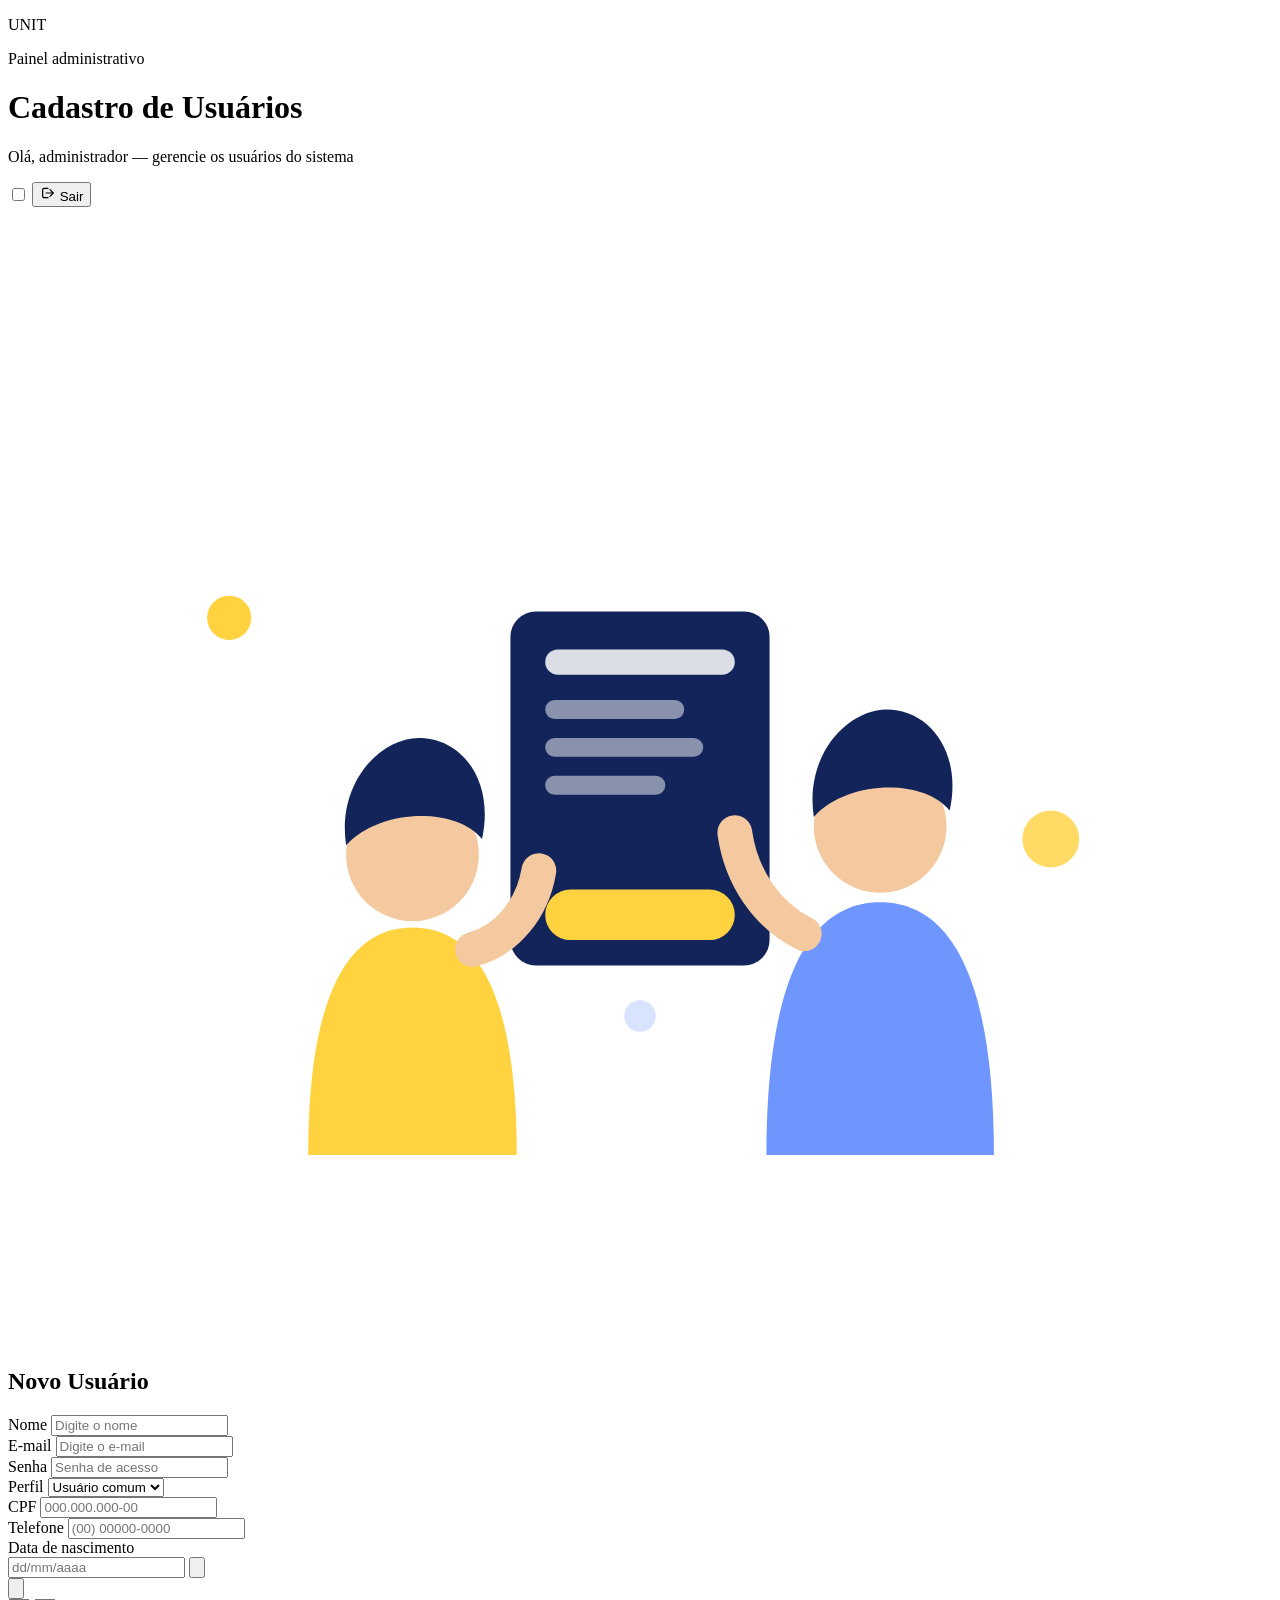
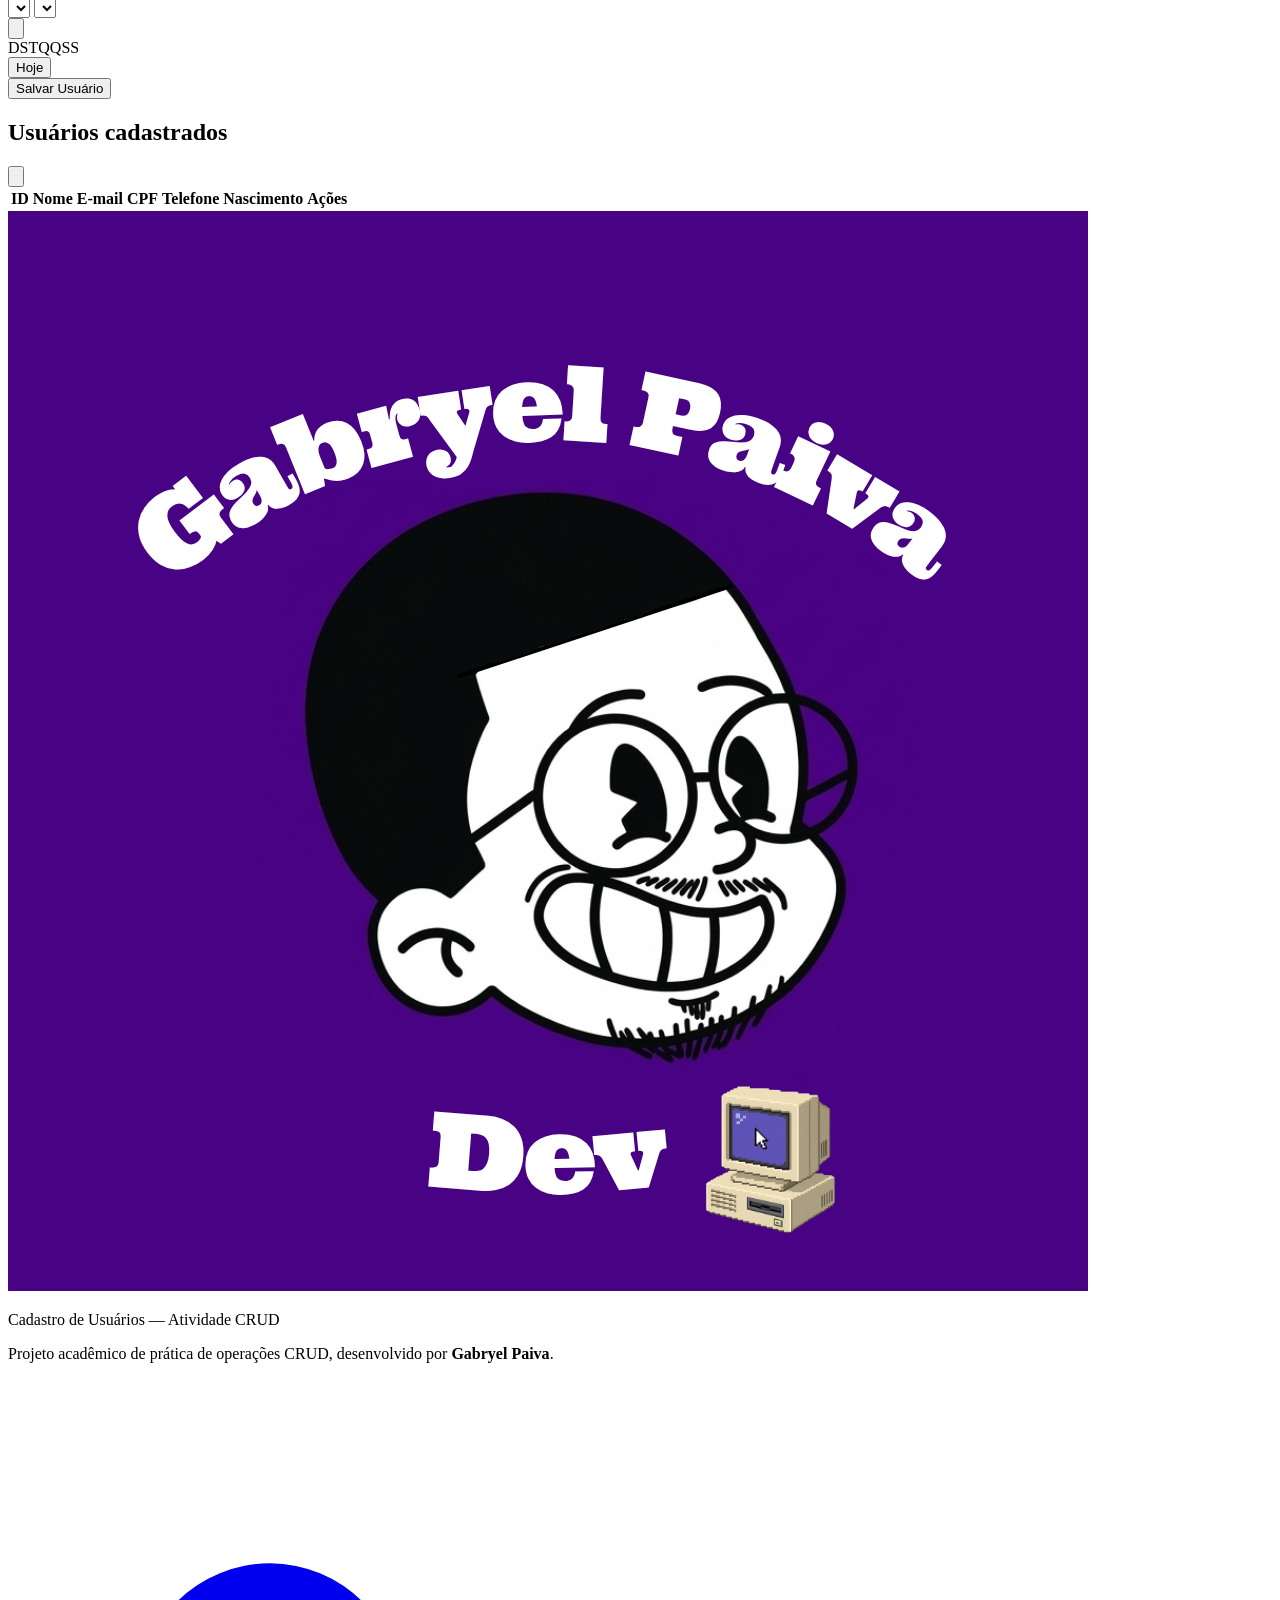
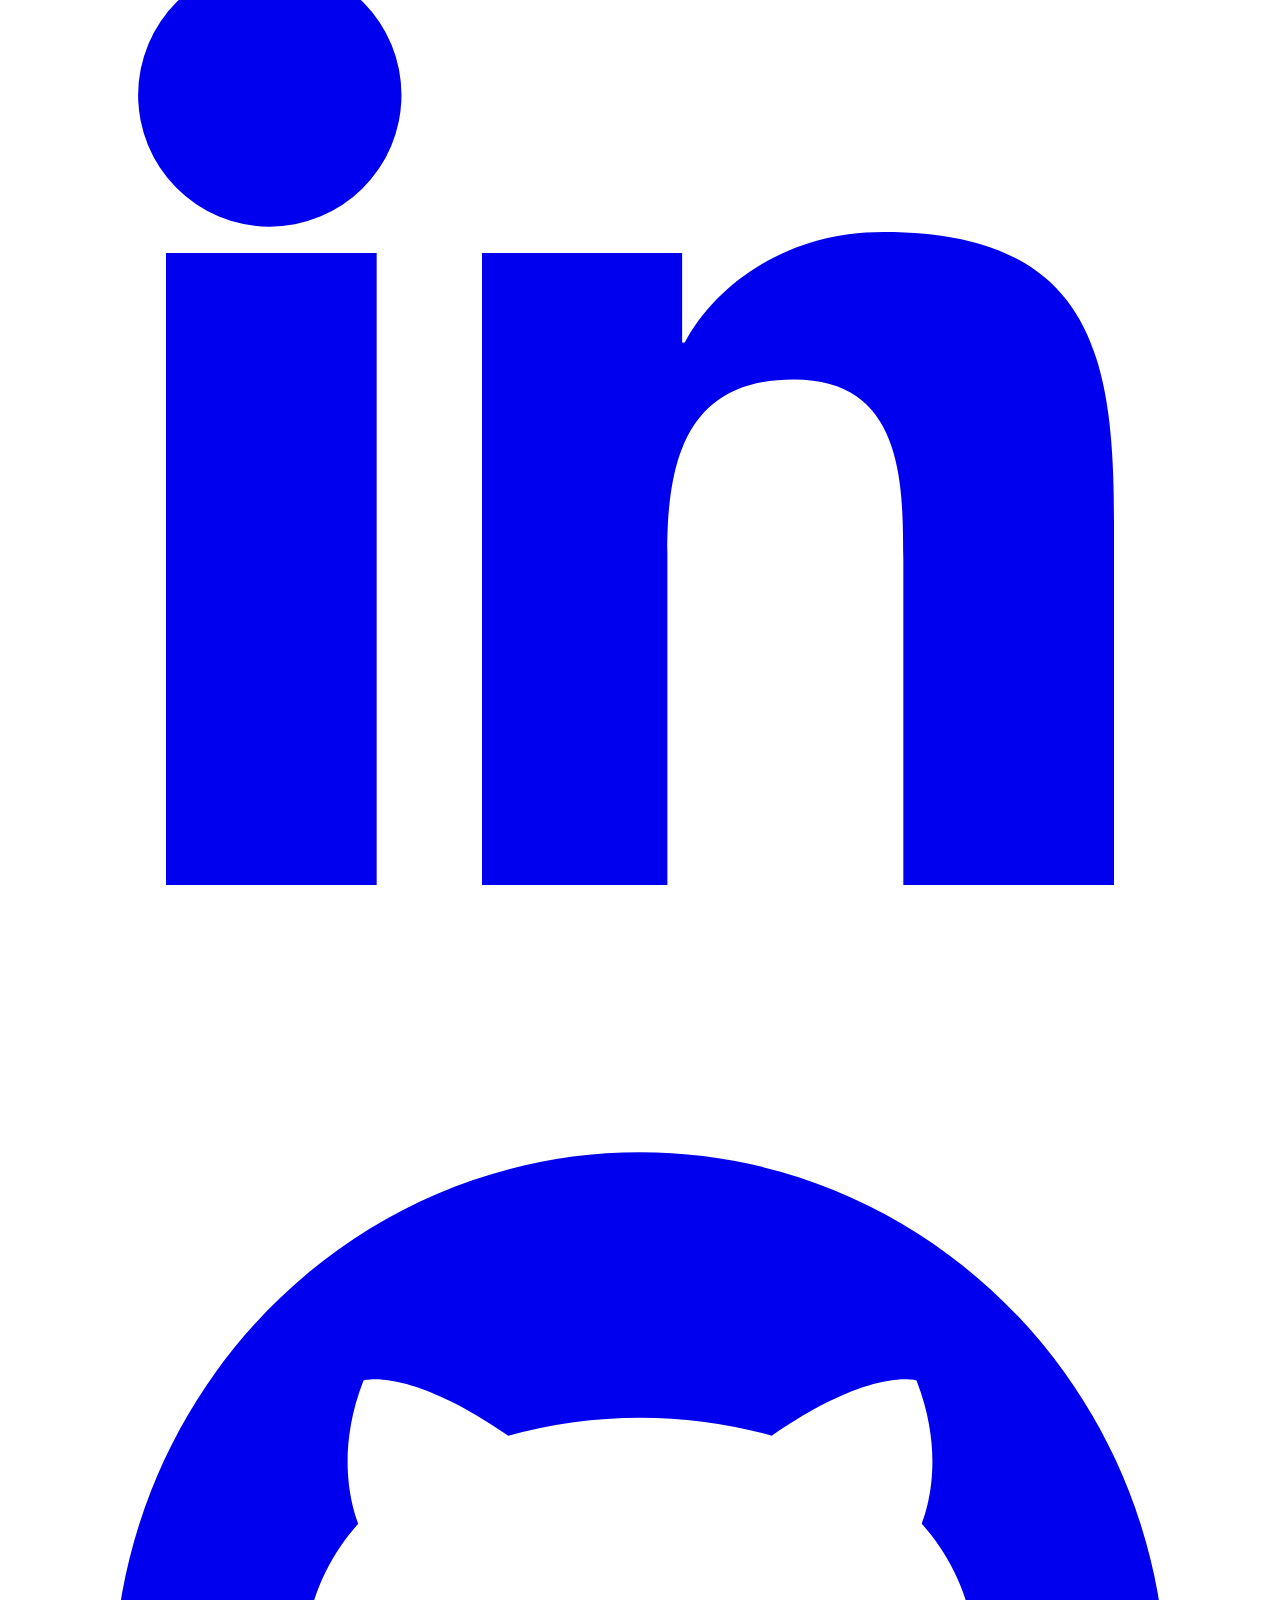
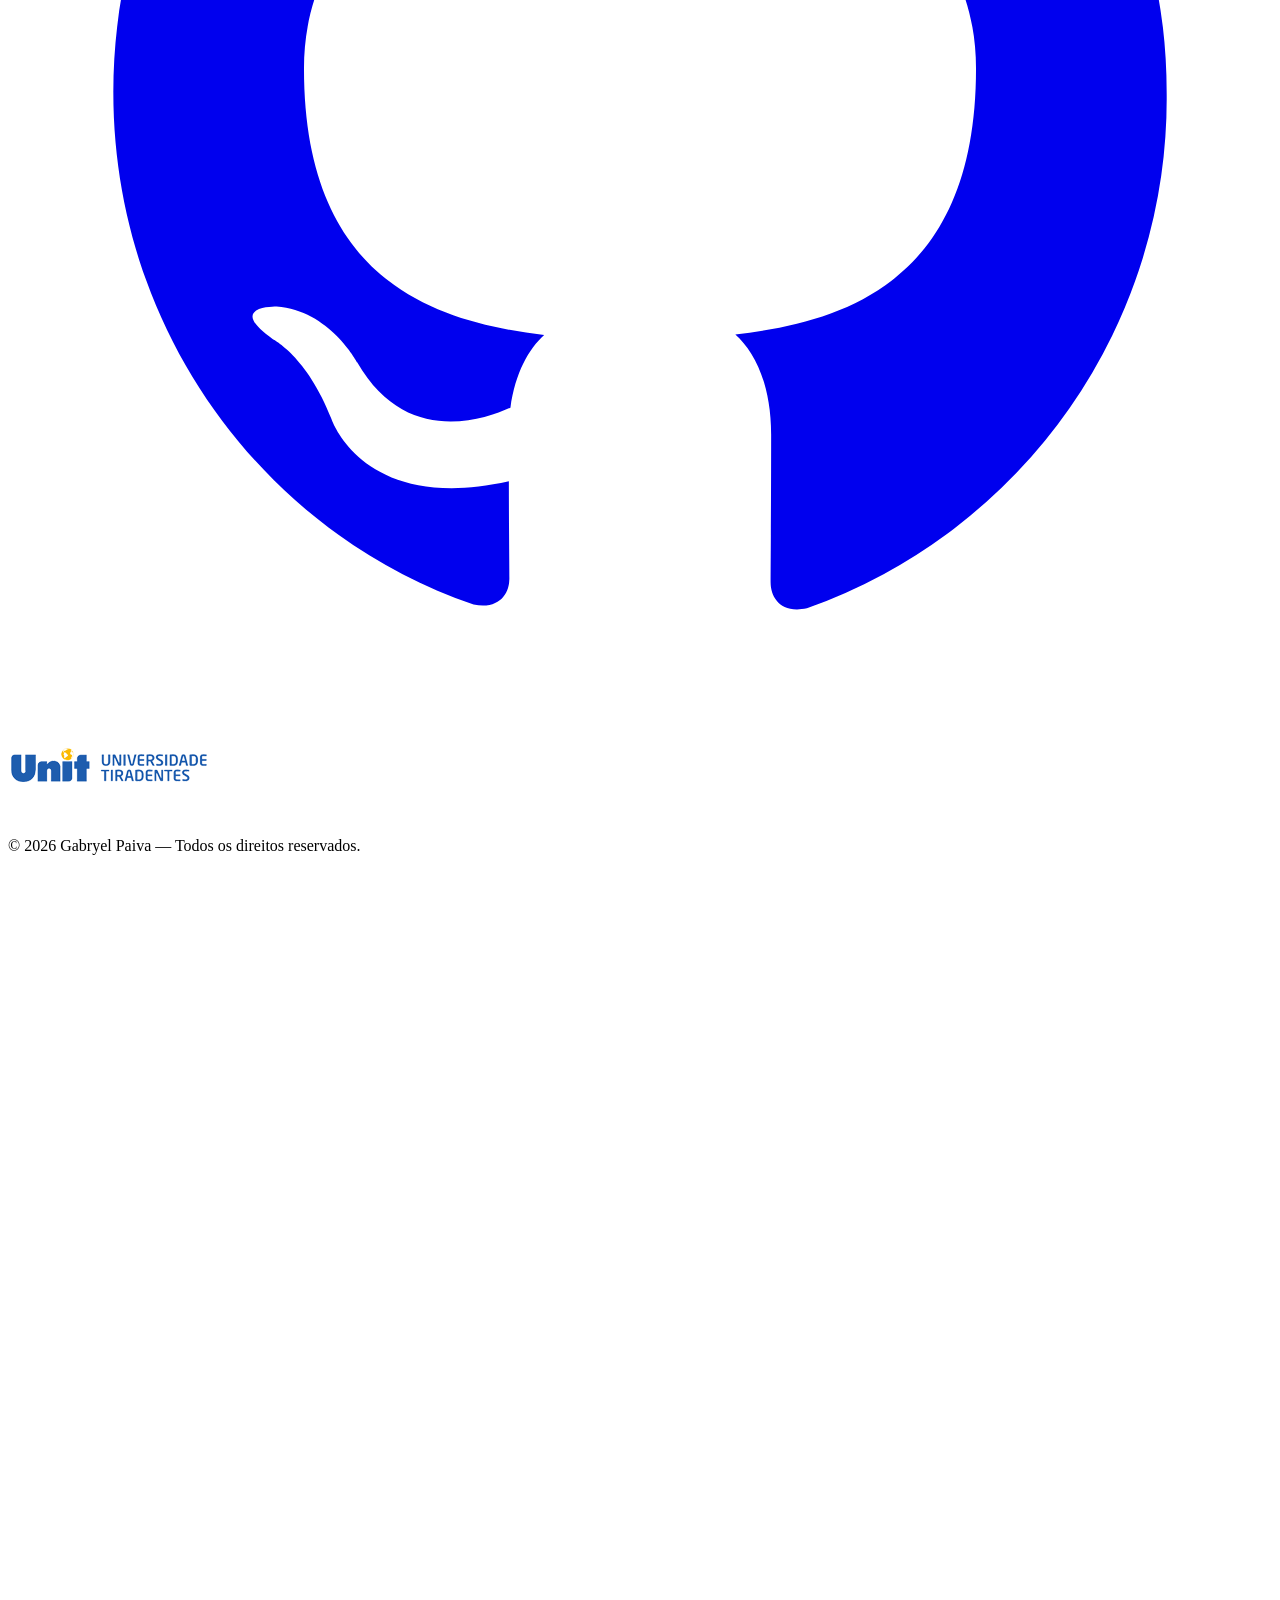
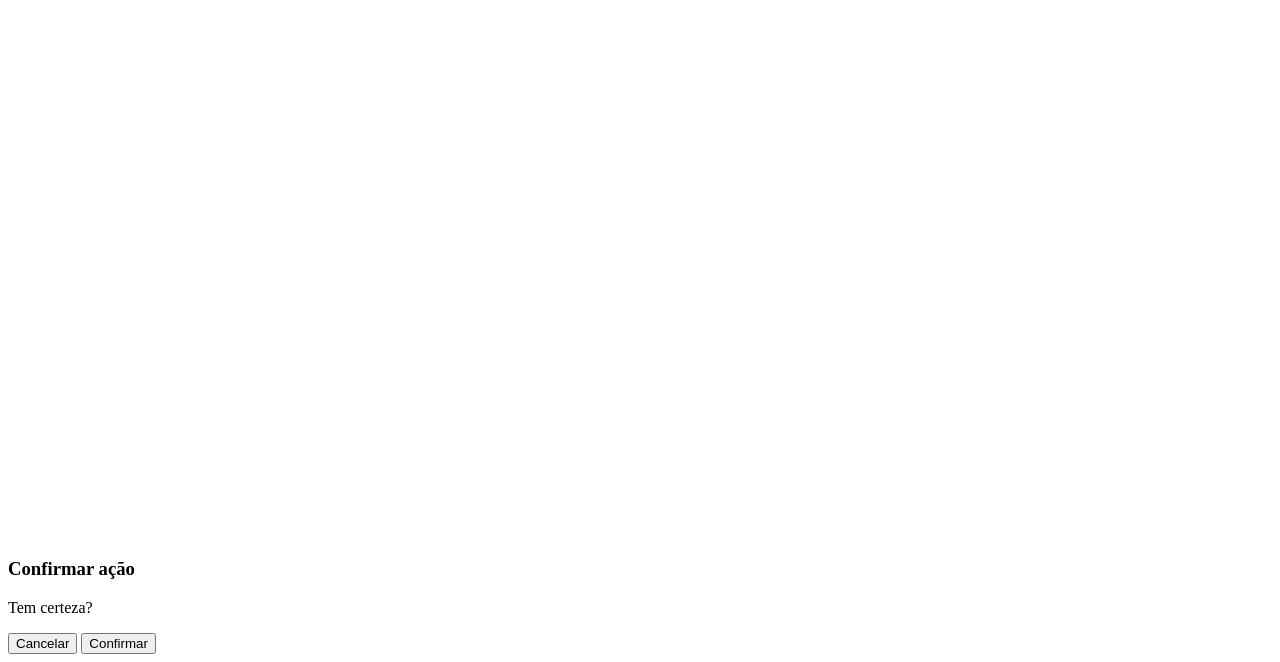
==== src/main/resources/static/admin.html @ 752f9d63 "feat: adiciona autenticação, perfis de acesso e reformula interface - adiciona login, cadastro e rec" ====
<!DOCTYPE html>
<html lang="pt-BR">

<head>
    <meta charset="UTF-8">
    <meta name="viewport" content="width=device-width, initial-scale=1.0">
    <title>Painel Administrativo — CRUD de Usuários</title>

    <link rel="icon" type="image/x-icon" href="assets/favicon.ico">
    <link rel="shortcut icon" type="image/x-icon" href="assets/favicon.ico">

    <link rel="preconnect" href="https://fonts.googleapis.com">
    <link rel="preconnect" href="https://fonts.gstatic.com" crossorigin>
    <link href="https://fonts.googleapis.com/css2?family=Space+Grotesk:wght@500;600;700&family=Inter:wght@400;500;600&display=swap" rel="stylesheet">

    <link rel="stylesheet" href="css/style.css?v=20260814-4">
</head>

<body data-theme="dark">

<div class="pencil-loader-overlay" id="navigationLoader" aria-live="polite" aria-label="Voltando para o login"><p class="unit-scan-loader"><span>UNIT</span></p></div>

<div class="waves-wrap" aria-hidden="true">
    <span class="blob blob-1"></span>
    <span class="blob blob-2"></span>
    <span class="blob blob-3"></span>
    <span class="blob blob-4"></span>
    <span class="blob blob-5"></span>
</div>

<div class="container">

    <div class="header">
        <div class="header-top">
            <div>
                <p class="eyebrow">Painel administrativo</p>
                <h1>Cadastro de Usuários</h1>
                <p class="subtitle">Olá, <span id="nomeUsuarioLogado">administrador</span> — gerencie os usuários do sistema</p>
            </div>

            <div class="header-acoes">
                <label class="switch" title="Alternar tema claro/escuro">
                    <input type="checkbox" id="themeToggle">
                    <span class="slider"></span>
                </label>

                <button type="button" class="pushable small ghost" id="btnSair" title="Sair">
                    <span class="shadow"></span>
                    <span class="edge"></span>
                    <span class="front">
                        <svg viewBox="0 0 24 24" fill="none" xmlns="http://www.w3.org/2000/svg" width="16" height="16">
                            <path d="M15 17l5-5-5-5M20 12H9M12 19H6a2 2 0 01-2-2V7a2 2 0 012-2h6" stroke="currentColor" stroke-width="1.8" stroke-linecap="round" stroke-linejoin="round"/>
                        </svg>
                        Sair
                    </span>
                </button>
            </div>
        </div>
    </div>
    <div id="mensagem" class="mensagem oculta"></div>
    <div class="card card-split">

        <div class="split-illustration">
            <svg viewBox="0 0 400 360" xmlns="http://www.w3.org/2000/svg" role="img" aria-label="Ilustração de pessoas preenchendo um formulário em um tablet">

                <circle cx="200" cy="170" r="155" fill="rgba(255,255,255,0.10)"/>

                <!-- mesa -->
                <rect x="70" y="300" width="8" height="30" rx="4" fill="#ffffff" opacity=".85"/>
                <rect x="322" y="300" width="8" height="30" rx="4" fill="#ffffff" opacity=".85"/>
                <rect x="60" y="288" width="280" height="16" rx="8" fill="#ffffff"/>

                <!-- tablet -->
                <rect x="150" y="118" width="100" height="150" rx="16" fill="#ffffff"/>
                <rect x="159" y="128" width="82" height="112" rx="8" fill="#12245a"/>
                <circle cx="200" cy="256" r="5" fill="#dbe4ff"/>

                <!-- ui dentro do tablet -->
                <rect x="170" y="140" width="60" height="8" rx="4" fill="#ffffff" opacity=".85"/>
                <rect x="170" y="156" width="44" height="6" rx="3" fill="#ffffff" opacity=".5"/>
                <rect x="170" y="168" width="50" height="6" rx="3" fill="#ffffff" opacity=".5"/>
                <rect x="170" y="180" width="38" height="6" rx="3" fill="#ffffff" opacity=".5"/>
                <rect x="170" y="216" width="60" height="16" rx="8" fill="#ffd23f"/>

                <!-- pessoa esquerda -->
                <path d="M95 300 C95 255 105 228 128 228 C151 228 161 255 161 300 Z" fill="#ffd23f"/>
                <circle cx="128" cy="205" r="21" fill="#f4c9a0"/>
                <path d="M107 202 C104 182 118 168 130 168 C144 168 154 182 150 200 C142 190 118 190 107 202 Z" fill="#12245a"/>
                <path d="M147 235 C158 232 166 222 168 210" stroke="#f4c9a0" stroke-width="11" stroke-linecap="round" fill="none"/>

                <!-- pessoa direita -->
                <path d="M240 300 C240 250 251 220 276 220 C301 220 312 250 312 300 Z" fill="#6f95ff"/>
                <circle cx="276" cy="196" r="21" fill="#f4c9a0"/>
                <path d="M255 193 C252 173 266 159 278 159 C292 159 302 173 298 191 C290 181 266 181 255 193 Z" fill="#12245a"/>
                <path d="M252 230 C240 224 232 212 230 198" stroke="#f4c9a0" stroke-width="11" stroke-linecap="round" fill="none"/>

                <!-- elementos flutuantes -->
                <circle cx="70" cy="130" r="7" fill="#ffd23f"/>
                <circle cx="340" cy="110" r="5" fill="#ffffff" opacity=".7"/>
                <circle cx="330" cy="200" r="9" fill="#ffd23f" opacity=".8"/>
                <rect x="55" y="230" width="16" height="16" rx="4" fill="#ffffff" opacity=".55" transform="rotate(18 63 238)"/>
                <circle cx="60" cy="70" r="4" fill="#ffffff" opacity=".6"/>

            </svg>
        </div>

        <div class="split-divider" aria-hidden="true"></div>

        <div class="split-form">

            <h2 id="tituloFormulario">Novo Usuário</h2>

            <form id="formUsuario">

                <input type="hidden" id="id">

                <div class="grid">

                    <div class="campo">
                        <label>Nome</label>
                        <input
                                type="text"
                                id="nome"
                                placeholder="Digite o nome"
                                required>
                    </div>

                    <div class="campo">
                        <label>E-mail</label>
                        <input
                                type="email"
                                id="email"
                                placeholder="Digite o e-mail"
                                required>
                    </div>

                    <div class="campo" id="campoSenha">
                        <label>Senha</label>
                        <input
                                type="password"
                                id="senha"
                                placeholder="Senha de acesso"
                                autocomplete="new-password">
                    </div>

                    <div class="campo" id="campoPerfil">
                        <label>Perfil</label>
                        <select id="perfil">
                            <option value="USER">Usuário comum</option>
                            <option value="ADMIN">Administrador</option>
                        </select>
                    </div>

                    <div class="campo">
                        <label>CPF</label>
                        <input
                                type="text"
                                id="cpf"
                                placeholder="000.000.000-00"
                                inputmode="numeric"
                                maxlength="14"
                                required>
                        <span class="erro" id="erroCpf"></span>
                    </div>

                    <div class="campo">
                        <label>Telefone</label>
                        <input
                                type="text"
                                id="telefone"
                                placeholder="(00) 00000-0000"
                                inputmode="numeric"
                                maxlength="15"
                                required>
                        <span class="erro" id="erroTelefone"></span>
                    </div>

                    <div class="campo campo-data">
                        <label>Data de nascimento</label>

                        <div class="date-field" id="dateField">
                            <input
                                    type="text"
                                    id="dataNascimento"
                                    class="date-input"
                                    placeholder="dd/mm/aaaa"
                                    autocomplete="off"
                                    inputmode="numeric"
                                    maxlength="10"
                                    required>

                            <button type="button" class="date-icon-btn" id="dateIconBtn" aria-label="Abrir calendário">
                                <svg viewBox="0 0 24 24" fill="none" xmlns="http://www.w3.org/2000/svg">
                                    <rect x="3" y="5" width="18" height="16" rx="3" stroke="currentColor" stroke-width="1.6"/>
                                    <path d="M8 3v4M16 3v4M3 10h18" stroke="currentColor" stroke-width="1.6" stroke-linecap="round"/>
                                </svg>
                            </button>

                            <div class="calendar-pop" id="calendarPop">

                                <div class="calendar-header">
                                    <button type="button" class="calendar-nav" id="calPrev" aria-label="Mês anterior">
                                        <svg viewBox="0 0 24 24" fill="none"><path d="M15 6l-6 6 6 6" stroke="currentColor" stroke-width="2" stroke-linecap="round" stroke-linejoin="round"/></svg>
                                    </button>

                                    <div class="calendar-selects">
                                        <select id="calMonth" class="calendar-select"></select>
                                        <select id="calYear" class="calendar-select"></select>
                                    </div>

                                    <button type="button" class="calendar-nav" id="calNext" aria-label="Próximo mês">
                                        <svg viewBox="0 0 24 24" fill="none"><path d="M9 6l6 6-6 6" stroke="currentColor" stroke-width="2" stroke-linecap="round" stroke-linejoin="round"/></svg>
                                    </button>
                                </div>

                                <div class="calendar-weekdays">
                                    <span>D</span><span>S</span><span>T</span><span>Q</span><span>Q</span><span>S</span><span>S</span>
                                </div>

                                <div class="calendar-grid" id="calendarGrid"></div>

                                <div class="calendar-footer">
                                    <button type="button" class="calendar-today" id="calToday">Hoje</button>
                                </div>

                            </div>
                        </div>
                    </div>

                </div>

                <button type="submit" class="pushable btn-salvar">
                    <span class="shadow"></span>
                    <span class="edge"></span>
                    <span class="front">Salvar Usuário</span>
                </button>

            </form>

        </div>

    </div>

    <div class="card">

        <div class="card-heading">
            <h2>Usuários cadastrados</h2>

            <button type="button" class="toggle-tabela" id="toggleTabela" aria-expanded="true" aria-label="Esconder usuários cadastrados">
                <svg viewBox="0 0 24 24" fill="none" xmlns="http://www.w3.org/2000/svg">
                    <path d="M6 9l6 6 6-6" stroke="currentColor" stroke-width="2" stroke-linecap="round" stroke-linejoin="round"/>
                </svg>
            </button>
        </div>

        <div class="table-collapse" id="tableCollapse">
            <div class="table-wrap">
                <table>

                    <thead>

                    <tr>
                        <th>ID</th>
                        <th>Nome</th>
                        <th>E-mail</th>
                        <th>CPF</th>
                        <th>Telefone</th>
                        <th>Nascimento</th>
                        <th>Ações</th>
                    </tr>

                    </thead>

                    <tbody id="tabelaUsuarios">

                    </tbody>

                </table>
            </div>
        </div>

    </div>

</div>

<footer class="site-footer">
    <div class="footer-inner">

        <div class="footer-brand">
            <img src="assets/Gabryel%20Paiva-Logo.png" alt="Logo de Gabryel Paiva" class="footer-logo">
            <div>
                <p class="footer-titulo">Cadastro de Usuários — Atividade CRUD</p>
                <p class="footer-texto">Projeto acadêmico de prática de operações CRUD, desenvolvido por <strong>Gabryel Paiva</strong>.</p>
            </div>
        </div>

        <div class="footer-social">
            <a href="https://www.linkedin.com/in/gabryel-paiva-dev/" target="_blank" rel="noopener noreferrer" class="footer-icon" aria-label="LinkedIn de Gabryel Paiva">
                <svg viewBox="0 0 24 24" fill="currentColor" xmlns="http://www.w3.org/2000/svg">
                    <path d="M4.98 3.5a2.5 2.5 0 11-.02 5 2.5 2.5 0 01.02-5zM3 9h4v12H3zM9 9h3.8v1.7h.05c.53-1 1.83-2.1 3.77-2.1C20.6 8.6 21 11 21 14.1V21h-4v-6.2c0-1.5-.03-3.4-2.08-3.4-2.08 0-2.4 1.6-2.4 3.3V21H9z"/>
                </svg>
            </a>
            <a href="https://github.com/GabryelPaivaDev" target="_blank" rel="noopener noreferrer" class="footer-icon" aria-label="GitHub de Gabryel Paiva">
                <svg viewBox="0 0 24 24" fill="currentColor" xmlns="http://www.w3.org/2000/svg">
                    <path d="M12 2C6.48 2 2 6.58 2 12.25c0 4.53 2.87 8.37 6.84 9.73.5.1.68-.22.68-.49 0-.24-.01-1.02-.01-1.85-2.78.62-3.37-1.19-3.37-1.19-.46-1.19-1.11-1.51-1.11-1.51-.91-.64.07-.62.07-.62 1 .07 1.53 1.06 1.53 1.06.9 1.57 2.34 1.12 2.91.86.09-.66.35-1.12.64-1.38-2.22-.26-4.56-1.14-4.56-5.06 0-1.12.39-2.03 1.03-2.75-.1-.26-.45-1.31.1-2.72 0 0 .84-.27 2.75 1.05a9.3 9.3 0 015 0c1.91-1.32 2.75-1.05 2.75-1.05.55 1.41.2 2.46.1 2.72.64.72 1.03 1.63 1.03 2.75 0 3.93-2.34 4.8-4.57 5.05.36.32.68.94.68 1.9 0 1.37-.01 2.47-.01 2.81 0 .27.18.6.69.49A10.26 10.26 0 0022 12.25C22 6.58 17.52 2 12 2z"/>
                </svg>
            </a>
        </div>

        <div class="footer-unit">
            <img src="assets/Logo-UNIT.png" alt="Logo da Unit" class="footer-logo footer-logo-unit">
        </div>

    </div>

    <p class="footer-copy">© 2026 Gabryel Paiva — Todos os direitos reservados.</p>
</footer>

<!-- Modal de confirmação genérico (excluir / editar) -->
<div class="modal-overlay" id="modalOverlay">
    <div class="modal-box" id="modalBox" role="alertdialog" aria-modal="true" aria-labelledby="modalTitulo" aria-describedby="modalMensagem">

        <div class="modal-icon" id="modalIcon">
            <svg id="modalIconSvg" viewBox="0 0 24 24" fill="none" xmlns="http://www.w3.org/2000/svg"></svg>
        </div>

        <h3 class="modal-titulo" id="modalTitulo">Confirmar ação</h3>
        <p class="modal-mensagem" id="modalMensagem">Tem certeza?</p>

        <div class="modal-acoes">
            <button type="button" class="pushable small modal-cancelar" id="modalCancelar">
                <span class="shadow"></span>
                <span class="edge"></span>
                <span class="front">Cancelar</span>
            </button>

            <button type="button" class="pushable small" id="modalConfirmar">
                <span class="shadow"></span>
                <span class="edge"></span>
                <span class="front" id="modalConfirmarTexto">Confirmar</span>
            </button>
        </div>

    </div>
</div>
<script src="js/admin.js?v=20260814-8"></script>

</body>
</html>
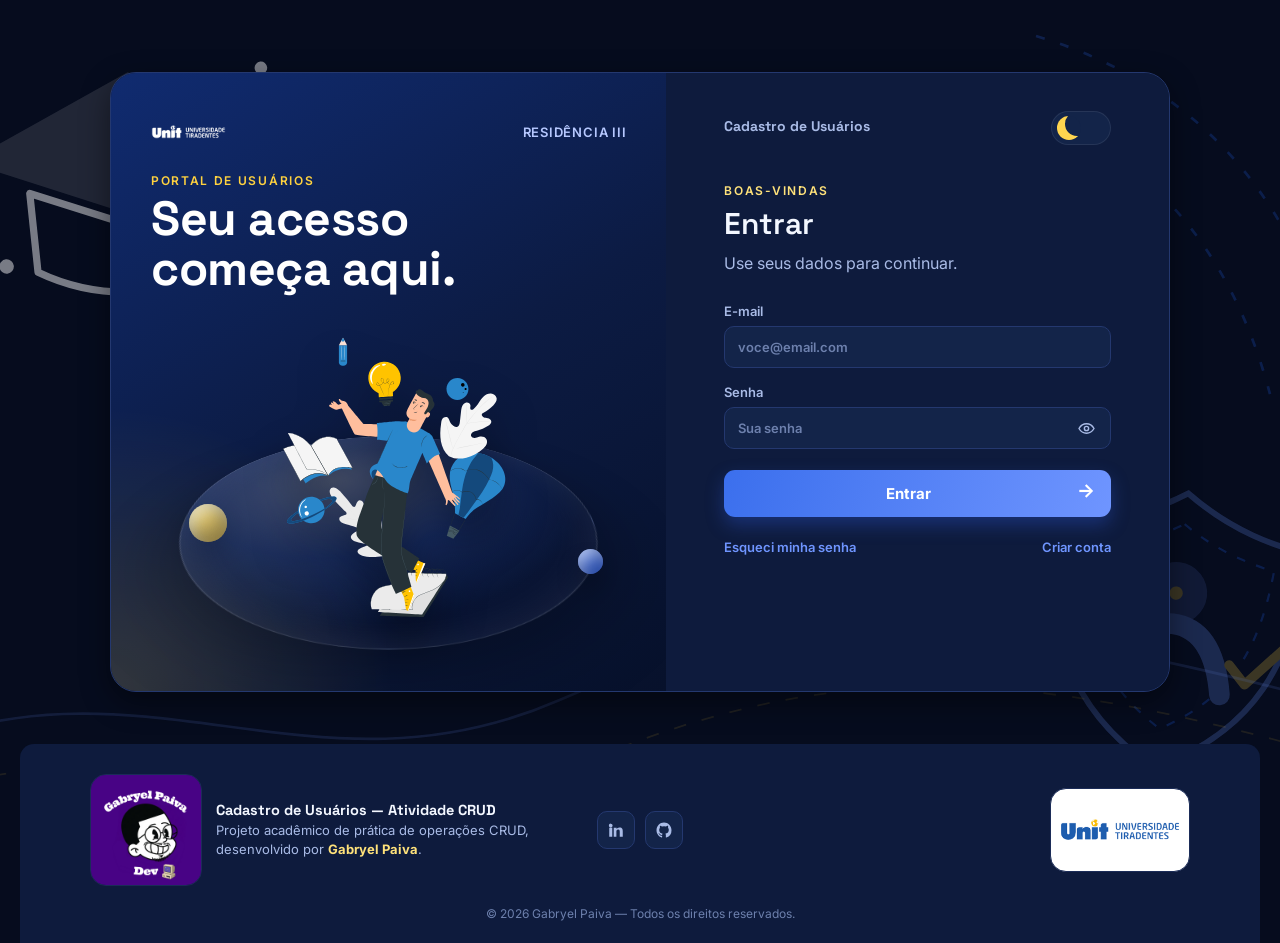
==== commit 175d8786: "Atualização do background de todas as telas" ====
--- a/src/main/resources/static/admin.html
+++ b/src/main/resources/static/admin.html
@@ -13,20 +13,14 @@
     <link rel="preconnect" href="https://fonts.gstatic.com" crossorigin>
     <link href="https://fonts.googleapis.com/css2?family=Space+Grotesk:wght@500;600;700&family=Inter:wght@400;500;600&display=swap" rel="stylesheet">
 
-    <link rel="stylesheet" href="css/style.css?v=20260814-4">
+    <link rel="stylesheet" href="css/style.css?v=20260814-18">
 </head>
 
-<body data-theme="dark">
+<body class="admin-body" data-theme="dark">
 
 <div class="pencil-loader-overlay" id="navigationLoader" aria-live="polite" aria-label="Voltando para o login"><p class="unit-scan-loader"><span>UNIT</span></p></div>
 
-<div class="waves-wrap" aria-hidden="true">
-    <span class="blob blob-1"></span>
-    <span class="blob blob-2"></span>
-    <span class="blob blob-3"></span>
-    <span class="blob blob-4"></span>
-    <span class="blob blob-5"></span>
-</div>
+<div class="page-backdrop" aria-hidden="true"><img src="assets/background-admin.svg?v=20260814-10" alt=""><img class="backdrop-boost" src="assets/background-admin.svg?v=20260814-10" alt=""><img class="backdrop-boost" src="assets/background-admin.svg?v=20260814-10" alt=""></div>
 
 <div class="container">
 
--- a/src/main/resources/static/css/style.css
+++ b/src/main/resources/static/css/style.css
@@ -0,0 +1,1702 @@
+/* =========================================================
+   CRUD de Usuários — tema "Blue Horizon" (azul, amarelo, branco)
+   ========================================================= */
+
+* {
+  margin: 0;
+  padding: 0;
+  box-sizing: border-box;
+}
+
+:root {
+  --font-display: "Space Grotesk", "Segoe UI", sans-serif;
+  --font-body: "Inter", "Segoe UI", sans-serif;
+  --radius: 14px;
+}
+
+/* ---------- Tema escuro (padrão) ---------- */
+body[data-theme="dark"] {
+  --bg-deep: #060c1e;
+  --bg-glow-1: #0f2557;
+  --bg-glow-2: #0a1733;
+  --surface: #0e1b3d;
+  --surface-2: #132449;
+  --surface-hover: #1a2f5c;
+  --border: #24386f;
+  --border-soft: #1b2c58;
+  --text: #f3f7ff;
+  --text-dim: #a9bbe6;
+  --text-faint: #6d80ad;
+  --accent: #3b6fed;
+  --accent-strong: #6f95ff;
+  --accent-soft: #16276e;
+  --on-accent: #ffffff;
+  --highlight: #ffd23f;
+  --highlight-strong: #ffe27a;
+  --danger: #e0446a;
+  --danger-strong: #ef5c82;
+  --success: #2fd480;
+  --success-strong: #58e39c;
+  --shadow-soft: 0 10px 30px rgba(0, 0, 0, 0.45);
+  color-scheme: dark;
+}
+
+/* ---------- Tema claro ---------- */
+body[data-theme="light"] {
+  --bg-deep: #f3f7ff;
+  --bg-glow-1: #e3ecff;
+  --bg-glow-2: #fffaea;
+  --surface: #ffffff;
+  --surface-2: #f1f5ff;
+  --surface-hover: #e6edff;
+  --border: #d7e2fb;
+  --border-soft: #e7edfb;
+  --text: #0f1a35;
+  --text-dim: #49598a;
+  --text-faint: #8493ba;
+  --accent: #2f5be0;
+  --accent-strong: #1c3fb3;
+  --accent-soft: #dde6ff;
+  --on-accent: #ffffff;
+  --highlight: #ffc72c;
+  --highlight-strong: #ffb100;
+  --danger: #d1274c;
+  --danger-strong: #b31640;
+  --success: #1f9d5c;
+  --success-strong: #178049;
+  --shadow-soft: 0 10px 30px rgba(47, 91, 224, 0.14);
+  color-scheme: light;
+}
+
+html,
+body {
+  height: 100%;
+}
+
+body {
+  font-family: var(--font-body);
+  background: var(--bg-deep);
+  color: var(--text);
+  padding: 48px 20px 0;
+  min-height: 100%;
+  position: relative;
+  overflow-x: hidden;
+  transition:
+    background 0.4s ease,
+    color 0.4s ease;
+  display: flex;
+  flex-direction: column;
+}
+
+/* ---------- Cascata de formas (assinatura visual) ---------- */
+.waves-wrap {
+  position: fixed;
+  inset: 0;
+  z-index: 0;
+  overflow: hidden;
+  pointer-events: none;
+}
+
+.blob {
+  position: absolute;
+  filter: blur(1px);
+  animation: fundo-flutuar 18s ease-in-out infinite alternate;
+  transition:
+    background 0.4s ease,
+    opacity 0.4s ease;
+}
+
+.blob-1 {
+  width: 640px;
+  height: 640px;
+  top: -220px;
+  right: -240px;
+  border-radius: 42% 58% 65% 35% / 45% 40% 60% 55%;
+  background: linear-gradient(135deg, var(--accent-soft), var(--accent));
+  opacity: 0.55;
+}
+
+.blob-2 {
+  width: 440px;
+  height: 440px;
+  top: 120px;
+  right: -160px;
+  border-radius: 55% 45% 40% 60% / 50% 55% 45% 50%;
+  background: linear-gradient(135deg, var(--accent), var(--accent-strong));
+  opacity: 0.5;
+  animation-delay: -5s;
+}
+
+.blob-3 {
+  width: 220px;
+  height: 220px;
+  top: 400px;
+  right: 40px;
+  border-radius: 60% 40% 55% 45% / 45% 55% 40% 60%;
+  background: var(--highlight);
+  opacity: 0.3;
+  animation-delay: -11s;
+}
+
+.blob-4 {
+  width: 420px;
+  height: 420px;
+  bottom: -180px;
+  left: -180px;
+  border-radius: 48% 52% 38% 62% / 55% 45% 55% 45%;
+  background: linear-gradient(135deg, var(--accent-strong), var(--accent-soft));
+  opacity: 0.4;
+  animation-delay: -8s;
+}
+
+.blob-5 {
+  width: 160px;
+  height: 160px;
+  bottom: 140px;
+  left: 60px;
+  border-radius: 55% 45% 60% 40% / 45% 55% 45% 55%;
+  background: var(--highlight);
+  opacity: 0.22;
+  animation-delay: -14s;
+}
+
+@keyframes fundo-flutuar {
+  from { transform: translate3d(0, 0, 0) scale(1); }
+  to { transform: translate3d(22px, -16px, 0) scale(1.055); }
+}
+
+@media (prefers-reduced-motion: reduce) {
+  .blob { animation: none; }
+}
+
+/* ---------- Layout geral ---------- */
+.container {
+  max-width: 1100px;
+  margin: 0 auto;
+  position: relative;
+  z-index: 1;
+  width: 100%;
+  flex: 1;
+  padding-bottom: 60px;
+}
+
+.header-top {
+  display: flex;
+  align-items: flex-start;
+  justify-content: space-between;
+  gap: 20px;
+  margin-bottom: 34px;
+}
+
+.eyebrow {
+  text-transform: uppercase;
+  letter-spacing: 0.14em;
+  font-size: 12px;
+  font-weight: 600;
+  color: var(--highlight-strong);
+  margin-bottom: 6px;
+}
+
+h1 {
+  font-family: var(--font-display);
+  font-weight: 700;
+  font-size: 34px;
+  letter-spacing: -0.01em;
+  background: linear-gradient(90deg, var(--text), var(--accent-strong));
+  -webkit-background-clip: text;
+  background-clip: text;
+  -webkit-text-fill-color: transparent;
+}
+
+.subtitle {
+  color: var(--text-dim);
+  margin-top: 6px;
+  font-size: 15px;
+}
+
+h2 {
+  font-family: var(--font-display);
+  font-weight: 600;
+  font-size: 19px;
+  color: var(--text);
+  margin-bottom: 18px;
+  display: flex;
+  align-items: center;
+  gap: 10px;
+}
+
+h2::before {
+  content: "";
+  width: 6px;
+  height: 6px;
+  border-radius: 50%;
+  background: var(--highlight);
+  box-shadow: 0 0 12px 2px var(--highlight);
+}
+
+.card {
+  background: var(--surface);
+  border: 1px solid var(--border-soft);
+  border-radius: 20px;
+  padding: 30px;
+  margin-bottom: 26px;
+  box-shadow: var(--shadow-soft);
+  transition:
+    background 0.4s ease,
+    border-color 0.4s ease;
+}
+
+/* ---------- Formulário ---------- */
+.grid {
+  display: grid;
+  grid-template-columns: repeat(auto-fit, minmax(230px, 1fr));
+  gap: 18px;
+  margin-bottom: 26px;
+}
+
+.campo {
+  display: flex;
+  flex-direction: column;
+  gap: 8px;
+  position: relative;
+}
+
+.campo label {
+  font-size: 13px;
+  font-weight: 600;
+  color: var(--text-dim);
+  letter-spacing: 0.02em;
+}
+
+input[type="text"],
+input[type="email"],
+input[type="date"] {
+  font-family: var(--font-body);
+  padding: 12px 14px;
+  border: 1px solid var(--border);
+  border-radius: 10px;
+  font-size: 15px;
+  background: var(--surface-2);
+  color: var(--text);
+  transition: 0.2s;
+}
+
+input::placeholder {
+  color: var(--text-faint);
+}
+
+input:focus {
+  outline: none;
+  border-color: var(--accent);
+  box-shadow: 0 0 0 3px var(--accent-soft);
+}
+
+input:invalid:not(:placeholder-shown) {
+  border-color: var(--danger);
+}
+
+.erro {
+  font-size: 12px;
+  color: var(--danger-strong);
+  min-height: 14px;
+  display: block;
+}
+
+input[type="date"] {
+  color-scheme: inherit;
+}
+
+/* ---------- Toggle de tema (Uiverse by alexruix, adaptado) ---------- */
+.switch {
+  font-size: 17px;
+  position: relative;
+  display: inline-block;
+  width: 3.5em;
+  height: 2em;
+  flex-shrink: 0;
+  margin-top: 4px;
+}
+
+.switch input {
+  opacity: 0;
+  width: 0;
+  height: 0;
+}
+
+.slider {
+  --background: #132449;
+  position: absolute;
+  cursor: pointer;
+  top: 0;
+  left: 0;
+  right: 0;
+  bottom: 0;
+  background-color: var(--background);
+  transition: 0.5s;
+  border-radius: 30px;
+  box-shadow: inset 0 0 0 1px rgba(255, 255, 255, 0.08);
+}
+
+.slider:before {
+  position: absolute;
+  content: "";
+  height: 1.4em;
+  width: 1.4em;
+  border-radius: 50%;
+  left: 10%;
+  bottom: 15%;
+  box-shadow: inset 8px -4px 0px 0px #ffd54f;
+  background: var(--background);
+  transition: 0.5s;
+}
+
+.switch input:checked + .slider {
+  background-color: #3b6fed;
+}
+
+.switch input:checked + .slider:before {
+  transform: translateX(100%);
+  box-shadow: inset 15px -4px 0px 15px #ffc72c;
+}
+
+/* ---------- Botões "pushable" ---------- */
+.pushable {
+  position: relative;
+  background: transparent;
+  padding: 0;
+  border: none;
+  cursor: pointer;
+  outline-offset: 4px;
+  outline-color: var(--accent-strong);
+  transition: filter 250ms;
+  -webkit-tap-highlight-color: rgba(0, 0, 0, 0);
+  font-family: var(--font-body);
+}
+
+.pushable .shadow {
+  position: absolute;
+  top: 0;
+  left: 0;
+  height: 100%;
+  width: 100%;
+  background: rgba(0, 0, 0, 0.35);
+  border-radius: 10px;
+  filter: blur(2px);
+  will-change: transform;
+  transform: translateY(2px);
+  transition: transform 600ms cubic-bezier(0.3, 0.7, 0.4, 1);
+}
+
+.pushable .edge {
+  position: absolute;
+  top: 0;
+  left: 0;
+  height: 100%;
+  width: 100%;
+  border-radius: 10px;
+  background: linear-gradient(
+    to right,
+    #17265a 0%,
+    #1e3272 8%,
+    #17265a 92%,
+    #101c45 100%
+  );
+}
+
+.pushable .front {
+  display: block;
+  position: relative;
+  border-radius: 10px;
+  background: var(--accent);
+  padding: 14px 30px;
+  color: #fff;
+  font-weight: 600;
+  text-transform: uppercase;
+  letter-spacing: 1.2px;
+  font-size: 14px;
+  transform: translateY(-4px);
+  transition: transform 600ms cubic-bezier(0.3, 0.7, 0.4, 1);
+}
+
+.pushable:hover {
+  filter: brightness(112%);
+}
+
+.pushable:hover .front {
+  transform: translateY(-6px);
+  transition: transform 250ms cubic-bezier(0.3, 0.7, 0.4, 1.5);
+}
+
+.pushable:active .front {
+  transform: translateY(-2px);
+  transition: transform 34ms;
+}
+
+.pushable:hover .shadow {
+  transform: translateY(4px);
+  transition: transform 250ms cubic-bezier(0.3, 0.7, 0.4, 1.5);
+}
+
+.pushable:active .shadow {
+  transform: translateY(1px);
+  transition: transform 34ms;
+}
+
+.pushable:focus:not(:focus-visible) {
+  outline: none;
+}
+
+.btn-salvar {
+  width: 100%;
+}
+.btn-salvar .front {
+  text-align: center;
+}
+
+/* Variantes menores para a tabela */
+.pushable.small .front {
+  padding: 8px 16px;
+  font-size: 12px;
+  letter-spacing: 0.8px;
+}
+
+.pushable.editar .edge {
+  background: linear-gradient(
+    to right,
+    #8a6a06 0%,
+    #b38a08 8%,
+    #8a6a06 92%,
+    #664e04 100%
+  );
+}
+.pushable.editar .front {
+  background: var(--highlight);
+  color: #241b00;
+}
+
+.pushable.excluir .edge {
+  background: linear-gradient(
+    to right,
+    #7a1035 0%,
+    #9c1445 8%,
+    #7a1035 92%,
+    #58092a 100%
+  );
+}
+.pushable.excluir .front {
+  background: var(--danger-strong);
+}
+
+/* ---------- Tabela ---------- */
+.table-wrap {
+  overflow-x: auto;
+  border-radius: 12px;
+  border: 1px solid var(--border-soft);
+}
+
+table {
+  width: 100%;
+  border-collapse: collapse;
+  background: var(--surface-2);
+  min-width: 720px;
+}
+
+thead {
+  background:
+    linear-gradient(90deg, var(--accent-soft), transparent), var(--surface-2);
+}
+
+th {
+  text-align: left;
+  padding: 14px 16px;
+  font-size: 12px;
+  text-transform: uppercase;
+  letter-spacing: 0.06em;
+  color: var(--text-dim);
+  border-bottom: 1px solid var(--border-soft);
+}
+
+td {
+  padding: 14px 16px;
+  font-size: 14px;
+  border-bottom: 1px solid var(--border-soft);
+  color: var(--text);
+}
+
+tbody tr:last-child td {
+  border-bottom: none;
+}
+
+tbody tr:hover {
+  background: var(--surface-hover);
+}
+
+td .acoes {
+  display: flex;
+  gap: 8px;
+  flex-wrap: wrap;
+}
+
+.vazio {
+  text-align: center;
+  padding: 30px 16px;
+  color: var(--text-faint);
+  font-style: italic;
+}
+
+@media (max-width: 768px) {
+  body {
+    padding: 30px 14px 0;
+  }
+  .header-top {
+    flex-direction: column;
+  }
+  .card {
+    padding: 22px;
+  }
+}
+
+/* =========================================================
+   Card "Novo Usuário" dividido — ilustração + formulário
+   ========================================================= */
+
+.card-split {
+  padding: 0;
+  display: grid;
+  grid-template-columns: minmax(220px, 38%) 4px 1fr;
+  align-items: stretch;
+}
+
+.split-illustration {
+  position: relative;
+  background: linear-gradient(160deg, var(--accent-soft), var(--accent));
+  display: flex;
+  align-items: center;
+  justify-content: center;
+  padding: 30px;
+  min-height: 320px;
+  border-radius: 20px 0 0 20px;
+  overflow: hidden;
+}
+
+.split-illustration svg {
+  width: 100%;
+  height: auto;
+  max-width: 320px;
+}
+
+.split-divider {
+  width: 4px;
+  background: linear-gradient(180deg, var(--highlight), var(--accent-strong));
+}
+
+.split-form {
+  padding: 30px;
+  overflow: visible;
+}
+
+.split-form h2 {
+  margin-bottom: 18px;
+}
+
+@media (max-width: 768px) {
+  .card-split {
+    grid-template-columns: 1fr;
+  }
+  .split-divider {
+    width: 100%;
+    height: 4px;
+  }
+  .split-illustration {
+    min-height: 220px;
+    padding: 22px;
+    border-radius: 20px 20px 0 0;
+  }
+  .split-form {
+    padding: 22px;
+  }
+}
+
+/* =========================================================
+   Campo de data com calendário customizado
+   ========================================================= */
+
+.campo-data {
+  position: relative;
+}
+
+.date-field {
+  position: relative;
+}
+
+.date-input {
+  width: 100%;
+  padding-right: 42px;
+  cursor: text;
+}
+
+.date-icon-btn {
+  position: absolute;
+  right: 5px;
+  top: 50%;
+  transform: translateY(-50%);
+  width: 32px;
+  height: 32px;
+  display: flex;
+  align-items: center;
+  justify-content: center;
+  background: transparent;
+  border: none;
+  border-radius: 8px;
+  color: var(--text-dim);
+  cursor: pointer;
+  transition: 0.2s;
+}
+
+.date-icon-btn svg {
+  width: 18px;
+  height: 18px;
+}
+
+.date-icon-btn:hover {
+  color: var(--accent-strong);
+  background: var(--surface-hover);
+}
+
+.calendar-pop {
+  position: absolute;
+  bottom: calc(100% + 8px);
+  top: auto;
+  left: 0;
+  width: 280px;
+  max-width: calc(100vw - 40px);
+  background: var(--surface);
+  border: 1px solid var(--border);
+  border-radius: 14px;
+  box-shadow: var(--shadow-soft);
+  padding: 14px;
+  z-index: 30;
+  opacity: 0;
+  visibility: hidden;
+  pointer-events: none;
+  transform: translateY(8px) scale(0.98);
+  transition:
+    opacity 0.18s ease,
+    transform 0.18s ease,
+    visibility 0.18s;
+}
+
+.calendar-pop.aberto {
+  opacity: 1;
+  visibility: visible;
+  pointer-events: auto;
+  transform: translateY(0) scale(1);
+}
+
+.calendar-header {
+  display: grid;
+  grid-template-columns: 28px minmax(0, 1fr) 28px;
+  align-items: center;
+  gap: 6px;
+  margin-bottom: 12px;
+  width: 100%;
+}
+
+.calendar-nav {
+  width: 28px;
+  height: 28px;
+  border: 1px solid var(--border);
+  background: var(--surface-2);
+  border-radius: 8px;
+  color: var(--text-dim);
+  display: flex;
+  align-items: center;
+  justify-content: center;
+  cursor: pointer;
+  flex-shrink: 0;
+  transition: 0.2s;
+}
+
+.calendar-nav svg {
+  width: 15px;
+  height: 15px;
+}
+
+.calendar-nav:hover {
+  color: var(--accent-strong);
+  border-color: var(--accent);
+}
+
+.calendar-selects {
+  display: grid;
+  grid-template-columns: minmax(0, 1fr) minmax(0, 1fr);
+  gap: 6px;
+  min-width: 0;
+  width: 100%;
+}
+
+.calendar-select {
+  width: 100%;
+  min-width: 0;
+  padding: 6px 4px;
+  border-radius: 8px;
+  border: 1px solid var(--border);
+  background: var(--surface-2);
+  color: var(--text);
+  font-size: 12.5px;
+  font-family: var(--font-body);
+  font-weight: 600;
+  cursor: pointer;
+}
+
+.calendar-select:focus {
+  outline: none;
+  border-color: var(--accent);
+}
+
+.calendar-weekdays {
+  display: grid;
+  grid-template-columns: repeat(7, 1fr);
+  text-align: center;
+  font-size: 11px;
+  font-weight: 600;
+  color: var(--text-faint);
+  margin-bottom: 4px;
+}
+
+.calendar-grid {
+  display: grid;
+  grid-template-columns: repeat(7, 1fr);
+  gap: 2px;
+  cursor: pointer;
+}
+
+.calendar-dia {
+  aspect-ratio: 1;
+  display: flex;
+  align-items: center;
+  justify-content: center;
+  border: none;
+  background: transparent;
+  border-radius: 8px;
+  font-size: 12.5px;
+  font-family: var(--font-body);
+  color: var(--text);
+  cursor: pointer;
+  transition: 0.15s;
+  user-select: none;
+}
+
+.calendar-dia:hover {
+  background: var(--surface-hover);
+}
+
+.calendar-dia.fora-mes {
+  color: var(--text-faint);
+  opacity: 0.45;
+}
+
+.calendar-dia.selecionado {
+  background: var(--accent);
+  color: #fff;
+  font-weight: 700;
+}
+
+.calendar-dia.hoje:not(.selecionado) {
+  box-shadow: inset 0 0 0 1px var(--accent);
+}
+
+.calendar-footer {
+  margin-top: 10px;
+  display: flex;
+  justify-content: center;
+  border-top: 1px solid var(--border-soft);
+  padding-top: 10px;
+}
+
+.calendar-today {
+  background: none;
+  border: none;
+  color: var(--accent-strong);
+  font-size: 12.5px;
+  font-weight: 600;
+  cursor: pointer;
+  font-family: var(--font-body);
+}
+
+.calendar-today:hover {
+  text-decoration: underline;
+}
+
+/* =========================================================
+   Esconder / mostrar tabela de usuários (botão em seta)
+   ========================================================= */
+
+.card-heading {
+  display: flex;
+  align-items: center;
+  justify-content: space-between;
+  gap: 12px;
+  margin-bottom: 18px;
+}
+
+.card-heading h2 {
+  margin-bottom: 0;
+}
+
+.toggle-tabela {
+  display: flex;
+  align-items: center;
+  justify-content: center;
+  width: 34px;
+  height: 34px;
+  border-radius: 9px;
+  border: 1px solid var(--border);
+  background: var(--surface-2);
+  color: var(--text-dim);
+  cursor: pointer;
+  transition: 0.2s;
+  flex-shrink: 0;
+}
+
+.toggle-tabela svg {
+  width: 16px;
+  height: 16px;
+  transition: transform 0.3s ease;
+}
+
+.toggle-tabela:hover {
+  border-color: var(--accent);
+  color: var(--accent-strong);
+}
+
+.toggle-tabela.escondido svg {
+  transform: rotate(-180deg);
+}
+
+.table-collapse {
+  display: grid;
+  grid-template-rows: 1fr;
+  transition: grid-template-rows 0.35s ease;
+}
+
+.table-collapse > .table-wrap {
+  min-height: 0;
+}
+
+.table-collapse.escondido {
+  grid-template-rows: 0fr;
+}
+
+.table-collapse.escondido > .table-wrap {
+  overflow: hidden;
+}
+
+/* =========================================================
+   Modal de confirmação (excluir / editar)
+   ========================================================= */
+
+.modal-overlay {
+  position: fixed;
+  inset: 0;
+  z-index: 100;
+  display: flex;
+  align-items: center;
+  justify-content: center;
+  padding: 20px;
+  background: rgba(4, 8, 20, 0.6);
+  backdrop-filter: blur(4px);
+  opacity: 0;
+  visibility: hidden;
+  transition:
+    opacity 0.2s ease,
+    visibility 0.2s;
+}
+
+.modal-overlay.aberto {
+  opacity: 1;
+  visibility: visible;
+}
+
+.modal-box {
+  width: 100%;
+  max-width: 380px;
+  background: var(--surface);
+  border: 1px solid var(--border-soft);
+  border-radius: 18px;
+  padding: 28px 26px 24px;
+  box-shadow: var(--shadow-soft);
+  text-align: center;
+  transform: translateY(14px) scale(0.96);
+  transition: transform 0.25s cubic-bezier(0.3, 0.7, 0.4, 1.4);
+}
+
+.modal-overlay.aberto .modal-box {
+  transform: translateY(0) scale(1);
+}
+
+.modal-icon {
+  width: 52px;
+  height: 52px;
+  margin: 0 auto 16px;
+  border-radius: 50%;
+  display: flex;
+  align-items: center;
+  justify-content: center;
+  background: var(--accent-soft);
+  color: var(--accent-strong);
+}
+
+.modal-icon svg {
+  width: 24px;
+  height: 24px;
+}
+
+.modal-icon.perigo {
+  background: rgba(224, 68, 106, 0.14);
+  color: var(--danger-strong);
+}
+
+.modal-titulo {
+  font-family: var(--font-display);
+  font-size: 18px;
+  font-weight: 700;
+  margin-bottom: 8px;
+  color: var(--text);
+}
+
+.modal-mensagem {
+  font-size: 14px;
+  color: var(--text-dim);
+  line-height: 1.5;
+  margin-bottom: 22px;
+}
+
+.modal-acoes {
+  display: flex;
+  gap: 10px;
+  justify-content: center;
+}
+
+.modal-acoes .pushable {
+  flex: 1;
+}
+
+.modal-cancelar .edge {
+  background: linear-gradient(
+    to right,
+    #0f1b3c 0%,
+    #14234a 8%,
+    #0f1b3c 92%,
+    #0a1430 100%
+  );
+}
+
+.modal-cancelar .front {
+  background: var(--surface-2);
+  color: var(--text-dim);
+}
+
+/* =========================================================
+   Footer
+   ========================================================= */
+
+.site-footer {
+  position: relative;
+  z-index: 1;
+  width: 100%;
+  margin-top: auto;
+  border: 0;
+  border-radius: 14px 14px 0 0;
+  background: var(--surface);
+  padding: 30px 20px 22px;
+}
+
+.footer-inner {
+  max-width: 1100px;
+  margin: 0 auto;
+  display: grid;
+  grid-template-columns: 1fr auto 1fr;
+  align-items: center;
+  gap: 24px;
+}
+
+.footer-brand {
+  display: flex;
+  align-items: center;
+  gap: 14px;
+  justify-self: start;
+}
+
+.footer-logo {
+  width: 112px;
+  height: 112px;
+  border-radius: 16px;
+  border: 1px solid var(--border-soft);
+  flex-shrink: 0;
+}
+
+.footer-titulo {
+  font-family: var(--font-display);
+  font-weight: 700;
+  font-size: 14.5px;
+  color: var(--text);
+  margin-bottom: 2px;
+}
+
+.footer-texto {
+  font-size: 13px;
+  color: var(--text-dim);
+  max-width: 360px;
+  line-height: 1.5;
+}
+
+.footer-texto strong {
+  color: var(--highlight-strong);
+}
+
+.footer-social {
+  display: flex;
+  gap: 10px;
+  justify-self: center;
+}
+
+.footer-icon {
+  width: 38px;
+  height: 38px;
+  border-radius: 10px;
+  border: 1px solid var(--border);
+  background: var(--surface-2);
+  color: var(--text-dim);
+  display: flex;
+  align-items: center;
+  justify-content: center;
+  transition: 0.2s;
+}
+
+.footer-icon svg {
+  width: 18px;
+  height: 18px;
+}
+
+.footer-icon:hover {
+  color: var(--on-accent);
+  background: var(--accent);
+  border-color: var(--accent);
+  transform: translateY(-2px);
+}
+
+.footer-unit {
+  display: flex;
+  align-items: center;
+  justify-self: end;
+}
+
+.footer-logo-unit {
+  width: 140px;
+  height: auto;
+  min-height: 84px;
+  border-radius: 10px;
+  background: #ffffff;
+  padding: 8px;
+  object-fit: contain;
+  display: block;
+}
+
+.footer-copy {
+  text-align: center;
+  font-size: 12px;
+  color: var(--text-faint);
+  margin-top: 20px;
+}
+
+@media (max-width: 640px) {
+  .site-footer { padding: 24px 18px 20px; border-radius: 12px 12px 0 0; }
+  .footer-inner {
+    grid-template-columns: 1fr;
+    justify-items: center;
+    text-align: center;
+  }
+  .footer-brand {
+    flex-direction: column;
+    justify-self: center;
+  }
+  .footer-texto {
+    max-width: none;
+  }
+}
+
+/* =========================================================
+   Responsivo — ajustes finais
+   ========================================================= */
+
+@media (max-width: 768px) {
+  .calendar-pop {
+    width: 260px;
+    left: auto;
+    right: 0;
+  }
+  .modal-box {
+    padding: 24px 20px 20px;
+  }
+}
+/* ===========================
+   MODAL — variações por tipo + estado de carregamento
+=========================== */
+
+.modal-icon.tipo-sucesso {
+  background: rgba(47, 212, 128, 0.14);
+  color: var(--success-strong);
+}
+
+.modal-icon.tipo-erro,
+.modal-icon.tipo-excluir {
+  background: rgba(224, 68, 106, 0.14);
+  color: var(--danger-strong);
+}
+
+.modal-icon.tipo-aviso {
+  background: rgba(255, 210, 63, 0.16);
+  color: var(--highlight-strong);
+}
+
+.modal-icon.tipo-info,
+.modal-icon.tipo-editar {
+  background: var(--accent-soft);
+  color: var(--accent-strong);
+}
+
+.modal-acoes.somente-ok .pushable {
+  flex: 1 1 100%;
+}
+
+body.modal-aberto {
+  overflow: hidden;
+}
+
+/* Spinner de carregamento dentro dos botões */
+.spinner {
+  display: inline-block;
+  width: 14px;
+  height: 14px;
+  margin-right: 8px;
+  vertical-align: -2px;
+  border: 2px solid rgba(255, 255, 255, 0.35);
+  border-top-color: #fff;
+  border-radius: 50%;
+  animation: girar 0.7s linear infinite;
+}
+
+.modal-cancelar .spinner {
+  border-color: rgba(255, 255, 255, 0.15);
+  border-top-color: var(--text-dim);
+}
+
+@keyframes girar {
+  to {
+    transform: rotate(360deg);
+  }
+}
+
+.pushable:disabled,
+.pushable.carregando {
+  cursor: not-allowed;
+  pointer-events: none;
+  opacity: 0.75;
+}
+
+.pushable:disabled .front,
+.pushable.carregando .front {
+  transform: translateY(-4px);
+}
+
+/* Mensagem de erro de conexão / vazio na tabela reaproveita .vazio já existente */
+/* =========================================================
+   V2 — cabeçalho com ações (tema + sair), botão fantasma
+   ========================================================= */
+
+.header-acoes {
+  display: flex;
+  align-items: center;
+  gap: 14px;
+}
+
+.pushable.ghost .edge {
+  background: linear-gradient(
+    to right,
+    var(--border) 0%,
+    var(--border-soft) 8%,
+    var(--border) 92%,
+    var(--border) 100%
+  );
+}
+.pushable.ghost .front {
+  background: var(--surface-2);
+  color: var(--text-dim);
+  display: flex;
+  align-items: center;
+  gap: 8px;
+}
+.pushable.ghost:hover .front {
+  color: var(--text);
+}
+
+/* Botões de ação da tabela só com ícone */
+.pushable.icone .front {
+  display: flex;
+  align-items: center;
+  justify-content: center;
+  padding: 10px;
+  width: 38px;
+  height: 38px;
+}
+.pushable.icone .front svg {
+  width: 17px;
+  height: 17px;
+}
+
+/* Select (perfil) com a mesma cara dos inputs */
+select {
+  font-family: var(--font-body);
+  padding: 12px 14px;
+  border: 1px solid var(--border);
+  border-radius: 10px;
+  font-size: 15px;
+  background: var(--surface-2);
+  color: var(--text);
+  transition: 0.2s;
+  appearance: none;
+  background-image: linear-gradient(45deg, transparent 50%, var(--text-dim) 50%),
+    linear-gradient(135deg, var(--text-dim) 50%, transparent 50%);
+  background-position: calc(100% - 20px) center, calc(100% - 15px) center;
+  background-size: 5px 5px, 5px 5px;
+  background-repeat: no-repeat;
+}
+select:focus {
+  outline: none;
+  border-color: var(--accent);
+  box-shadow: 0 0 0 3px var(--accent-soft);
+}
+
+/* =========================================================
+   V2 — Tela de login
+   ========================================================= */
+
+.container-login {
+  max-width: 460px;
+}
+
+.header-central {
+  text-align: center;
+}
+.header-top-central {
+  flex-direction: column;
+  align-items: center;
+  text-align: center;
+}
+.header-top-central .switch {
+  margin-top: 18px;
+}
+
+.login-card {
+  text-align: center;
+}
+
+.login-avatar {
+  width: 64px;
+  height: 64px;
+  margin: 0 auto 18px;
+  border-radius: 50%;
+  display: flex;
+  align-items: center;
+  justify-content: center;
+  background: var(--accent-soft);
+  color: var(--accent-strong);
+}
+.login-avatar svg {
+  width: 32px;
+  height: 32px;
+}
+
+.login-titulo {
+  display: block;
+  text-align: center;
+  margin-bottom: 4px;
+}
+.login-titulo::before {
+  display: none;
+}
+
+.login-subtitulo {
+  color: var(--text-dim);
+  font-size: 14px;
+  margin-bottom: 24px;
+}
+
+.login-card form {
+  display: flex;
+  flex-direction: column;
+  gap: 16px;
+  text-align: left;
+}
+
+.login-botao {
+  margin-top: 6px;
+}
+
+/* =========================================================
+   V2 — Loader de tela cheia
+   ========================================================= */
+
+.loader-overlay {
+  position: fixed;
+  inset: 0;
+  z-index: 300;
+  display: flex;
+  align-items: center;
+  justify-content: center;
+  background: rgba(6, 12, 30, 0.55);
+  backdrop-filter: blur(6px);
+  opacity: 0;
+  visibility: hidden;
+  transition: opacity 0.25s ease;
+}
+.loader-overlay.aberto {
+  opacity: 1;
+  visibility: visible;
+}
+
+.loader {
+  display: flex;
+  align-items: center;
+  gap: 14px;
+  padding: 22px 30px;
+  background: var(--surface);
+  border: 1px solid var(--border-soft);
+  border-radius: 16px;
+  box-shadow: var(--shadow-soft);
+}
+
+.loader .letter {
+  color: var(--accent-strong);
+  display: block;
+  transform: translateY(0.6rem);
+  animation: hideAndSeek 1s alternate infinite cubic-bezier(0.86, 0, 0.07, 1);
+}
+.loader .l { animation-delay: 0ms; }
+.loader .o { animation-delay: 70ms; }
+.loader .g2 { animation-delay: 140ms; }
+
+@keyframes hideAndSeek {
+  0% { transform: translateY(0.6rem); opacity: .4; }
+  100% { transform: translateY(0rem); opacity: 1; }
+}
+
+.loader-texto {
+  font-family: var(--font-display);
+  font-weight: 600;
+  color: var(--text);
+  font-size: 15px;
+}
+
+/* =========================================================
+   V2 — Jogo (Pong) na tela do usuário
+   ========================================================= */
+
+.jogo-card {
+  max-width: 720px;
+  margin-left: auto;
+  margin-right: auto;
+}
+
+.jogo-cabecalho {
+  display: flex;
+  align-items: center;
+  justify-content: space-between;
+  margin-bottom: 6px;
+}
+.jogo-cabecalho h2 {
+  margin-bottom: 0;
+}
+
+.jogo-placar {
+  font-family: var(--font-display);
+  font-size: 22px;
+  font-weight: 700;
+  color: var(--text);
+  display: flex;
+  align-items: center;
+  gap: 10px;
+}
+.jogo-placar-vs {
+  color: var(--text-faint);
+  font-size: 14px;
+}
+
+.jogo-instrucoes {
+  color: var(--text-dim);
+  font-size: 13.5px;
+  margin-bottom: 18px;
+}
+
+.jogo-tela-wrap {
+  position: relative;
+  width: 100%;
+  border-radius: 14px;
+  overflow: hidden;
+  border: 1px solid var(--border-soft);
+}
+
+#pongCanvas {
+  display: block;
+  width: 100%;
+  height: auto;
+  touch-action: none;
+}
+
+.jogo-overlay {
+  position: absolute;
+  inset: 0;
+  display: flex;
+  flex-direction: column;
+  align-items: center;
+  justify-content: center;
+  gap: 18px;
+  background: rgba(6, 12, 30, 0.6);
+  backdrop-filter: blur(3px);
+  text-align: center;
+  padding: 20px;
+  transition: opacity 0.2s ease;
+}
+.jogo-overlay p {
+  color: #fff;
+  font-family: var(--font-display);
+  font-size: 18px;
+  font-weight: 600;
+}
+.jogo-overlay.oculto {
+  opacity: 0;
+  pointer-events: none;
+}
+
+/* Ajustes de consistência entre cadastro e painel administrativo */
+input[type="password"] { font-family: var(--font-body); padding: 12px 14px; border: 1px solid var(--border); border-radius: 10px; font-size: 15px; background: var(--surface-2); color: var(--text); transition: .2s; }
+.date-login-control { position: relative; display: block; min-width: 0; }
+.auth-date-field { display: grid; gap: 7px; min-width: 0; }
+.auth-date-field > label { color: var(--text-dim); font-size: 13px; font-weight: 600; }
+.jogo-dificuldade { display: flex; align-items: center; gap: 7px; }.nivel-btn { border: 1px solid transparent; border-radius: 8px; padding: 7px 10px; color: #fff; font: 700 12px var(--font-body); cursor: pointer; opacity: .55; transition: .2s; }.nivel-btn:hover, .nivel-btn.ativo { opacity: 1; transform: translateY(-1px); box-shadow: 0 4px 12px rgba(0,0,0,.2); }.nivel-btn.facil { background: #1f9d5c; }.nivel-btn.medio { background: #d99a00; }.nivel-btn.dificil { background: #d1274c; }.jogo-tela-wrap.em-jogo { outline: 3px solid var(--accent-soft); }.jogo-tela-wrap.em-jogo #pongCanvas { cursor: none; }
+body.jogo-em-foco { overflow: hidden; }
+
+/* Login: ilustração, cores mais vivas e rodapé no padrão do administrador */
+.auth-body .waves-wrap { display: none; }.auth-body::after { content: ""; position: fixed; z-index: 0; width: min(72vw, 980px); height: min(76vh, 760px); right: -18vw; top: -18vh; border-radius: 43% 57% 64% 36% / 35% 44% 56% 65%; background: linear-gradient(145deg, var(--accent), var(--accent-strong) 52%, var(--highlight)); opacity: .23; filter: blur(2px); animation: mancha-flutuar 16s ease-in-out infinite alternate; }.auth-page, .auth-footer { z-index: 1; }.login-illustration { display: block; width: min(100%, 440px); margin: auto; color: #dce7ff; overflow: visible; }.study-shape { fill: rgba(255,255,255,.10); }.study-books rect, .study-desk { fill: #dce7ff; }.study-books rect:nth-child(2) { fill: #ffd23f; }.study-books rect:nth-child(3), .study-shirt { fill: #5b8dff; }.study-skin { fill: #f4c6a2; }.study-hair, .study-laptop-screen { fill: #0a1733; }.study-laptop-base, .study-notes rect { fill: #f4f8ff; }.study-line { stroke: #24447f; stroke-width: 5; stroke-linecap: round; fill: none; }.study-accent, .study-star { fill: #ffd23f; }.study-float { animation: study-bob 4.5s ease-in-out infinite; transform-origin: center; }.auth-showcase { background: linear-gradient(135deg, #071840 0%, #123b88 52%, #091b49 100%); }.auth-footer .footer-logo { width: 112px; height: 112px; max-width: none; max-height: none; border-radius: 16px; }.auth-footer .footer-icon { display: grid; place-items: center; width: 38px; height: 38px; padding: 8px; border-radius: 10px; background: var(--surface-2); color: var(--text-dim); border: 1px solid var(--border); transition: .2s; }.auth-footer .footer-icon:hover { color: var(--on-accent); background: var(--accent); transform: translateY(-2px); }.auth-footer .footer-icon svg { width: 18px; height: 18px; }.auth-footer .footer-unit { display: flex; align-items: center; }.auth-footer .footer-logo-unit { width: 140px; height: auto; min-height: 84px; padding: 8px; filter: none; }
+body.auth-body[data-theme="light"]::after { opacity: .34; background: linear-gradient(145deg, #5686ff, #7da3ff 52%, #ffd23f); } @keyframes mancha-flutuar { from { transform: translate3d(0,0,0) rotate(-3deg) scale(1); } to { transform: translate3d(-20px,22px,0) rotate(4deg) scale(1.06); } } @keyframes study-bob { 50% { transform: translateY(-9px); } }
+body.auth-body[data-theme="light"] .auth-showcase { color: #10214d; background: linear-gradient(135deg, #dce8ff 0%, #b9d0ff 52%, #f9edbd 100%); } body.auth-body[data-theme="light"] .showcase-top, body.auth-body[data-theme="light"] .showcase-copy p:last-child { color: #385189; } body.auth-body[data-theme="light"] .showcase-copy h1 { color: #10214d; } body.auth-body[data-theme="light"] .showcase-unit { filter: none; } body.auth-body[data-theme="light"] .login-illustration { color: #244d9b; } body.auth-body[data-theme="light"] .study-shape { fill: rgba(255,255,255,.54); } body.auth-body[data-theme="light"] .study-books rect, body.auth-body[data-theme="light"] .study-desk { fill: #315dbe; } body.auth-body[data-theme="light"] .study-laptop-screen { fill: #1c3977; }
+.pencil-loader-overlay { position: fixed; inset: 0; z-index: 30; display: grid; place-items: center; background: rgba(5, 13, 35, .68); backdrop-filter: blur(5px); opacity: 0; visibility: hidden; transition: .2s; }.pencil-loader-overlay.aberto { opacity: 1; visibility: visible; }.pencil-loader-overlay > div { text-align: center; color: #fff; font: 600 14px var(--font-body); }.pencil { width: 150px; height: 150px; overflow: visible; }.pencil__stroke { fill: none; stroke: #ffd23f; stroke-width: 3; stroke-dasharray: 18 12; animation: pencil-spin 2.6s linear infinite; transform-origin: center; }.pencil__rotate { transform-origin: center; animation: pencil-spin 1.5s linear infinite reverse; }.pencil__body1 { fill: none; stroke: #3b6fed; stroke-width: 28; stroke-dasharray: 240 164; }.pencil__eraser { fill: #ffd1dd; }.pencil__point { fill: #e4ae70; } @keyframes pencil-spin { to { transform: rotate(360deg); } }
+
+/* ---------- Tela de acesso e cadastro ---------- */
+.auth-page { position: relative; z-index: 1; display: grid; place-items: center; flex: 1; padding: 24px 0 52px; }
+.auth-shell { width: min(1060px, 100%); min-height: 620px; display: grid; grid-template-columns: 1.05fr .95fr; overflow: hidden; border: 1px solid var(--border); border-radius: 26px; background: var(--surface); box-shadow: var(--shadow-soft); }
+.auth-showcase { position: relative; isolation: isolate; overflow: hidden; padding: 40px; display: flex; flex-direction: column; color: #f5f8ff; background: radial-gradient(circle at 0 100%, rgba(255,210,63,.16), transparent 34%), linear-gradient(150deg, #102b70 0%, #0c1b43 52%, #07112b 100%); }
+.auth-showcase::after { display: none; }
+.showcase-top { display: flex; align-items: center; justify-content: space-between; gap: 12px; font-size: 13px; font-weight: 600; color: #b6c8ff; letter-spacing: .06em; text-transform: uppercase; }.showcase-unit { width: 82px; max-height: 38px; object-fit: contain; object-position: left; filter: brightness(0) invert(1); }
+.showcase-copy { margin-top: auto; max-width: 370px; }.showcase-copy .eyebrow { color: #ffd23f; }.showcase-copy h1 { margin: 0; font-size: clamp(34px, 4vw, 48px); line-height: 1.03; background: none; -webkit-text-fill-color: initial; color: #fff; }.showcase-copy p:last-child { margin-top: 16px; color: #c8d6ff; line-height: 1.6; }
+.auth-orbit { width: min(100%, 430px); margin: 4px auto -10px; overflow: visible; }.orbit-ring { fill: none; stroke: rgba(255,255,255,.20); stroke-width: 1.2; transform-origin: 230px 165px; }.ring-one { stroke-dasharray: 7 9; animation: orbit-rotate 18s linear infinite; }.ring-two { stroke: rgba(255,210,63,.62); stroke-dasharray: 3 7; animation: orbit-rotate 12s linear infinite reverse; }.orbit-path { stroke: rgba(255,255,255,.56); stroke-width: 2; fill: none; stroke-linecap: round; stroke-dasharray: 8 8; animation: flow 3s linear infinite; }.orbit-dot { fill: #ffd23f; filter: drop-shadow(0 0 10px #ffd23f); animation: breathe 2.2s ease-in-out infinite; }.dot-two { fill: #6f95ff; animation-delay: -.5s; }.dot-three { animation-delay: -1s; }.dot-four { fill: #fff; animation-delay: -1.5s; }.showcase-caption { color: #b6c8ff; font-size: 13px; text-align: center; }
+.auth-panel { padding: 34px clamp(28px, 5vw, 58px); display: flex; flex-direction: column; background: var(--surface); }.auth-panel-top { display: flex; justify-content: space-between; align-items: center; margin-bottom: 38px; }.brand-mini { font-family: var(--font-display); font-size: 14px; font-weight: 700; color: var(--text-dim); }.auth-view { display: none; animation: auth-in .3s ease; }.auth-view.active { display: block; }.auth-view h2 { font-size: 30px; margin: 3px 0 8px; }.auth-view h2::before { display: none; }.auth-lead { color: var(--text-dim); margin-bottom: 28px; line-height: 1.5; }
+.auth-form { display: grid; gap: 16px; }.auth-form label { display: grid; gap: 7px; font-size: 13px; color: var(--text-dim); font-weight: 600; }.auth-form input { width: 100%; border: 1px solid var(--border); border-radius: 10px; padding: 12px 13px; background: var(--surface-2); color: var(--text); font: inherit; }.auth-form input:focus { outline: none; border-color: var(--accent); box-shadow: 0 0 0 3px var(--accent-soft); }.auth-grid-form { grid-template-columns: 1fr 1fr; column-gap: 12px; }.auth-grid-form .full { grid-column: 1 / -1; }.auth-submit { border: 0; border-radius: 11px; padding: 14px 16px; margin-top: 5px; cursor: pointer; color: var(--on-accent); background: linear-gradient(110deg, var(--accent), var(--accent-strong)); font: 700 15px var(--font-body); box-shadow: 0 8px 18px rgba(47,91,224,.34); transition: transform .2s, filter .2s; }.auth-submit:hover { transform: translateY(-2px); filter: brightness(1.08); }.auth-submit span { float: right; font-size: 19px; line-height: 13px; }.auth-submit:disabled { opacity: .65; cursor: wait; transform: none; }.auth-links { display: flex; justify-content: space-between; gap: 12px; margin-top: 22px; }.auth-links button, .back-link { border: 0; padding: 0; background: transparent; color: var(--accent-strong); font: 600 13px var(--font-body); cursor: pointer; }.back-link { display: block; margin: 0 0 22px; }.auth-feedback { min-height: 24px; margin-top: auto; padding-top: 20px; color: var(--success-strong); font-size: 14px; font-weight: 600; }.auth-feedback.erro { color: var(--danger-strong); }
+.recovery-help { display: flex; align-items: flex-start; gap: 11px; margin: -8px 0 20px; padding: 12px; border: 1px solid var(--border); border-radius: 12px; background: var(--accent-soft); color: var(--text-dim); font-size: 12px; line-height: 1.45; }.recovery-help strong { display: block; color: var(--text); margin-bottom: 2px; font-size: 13px; }.recovery-help-icon { flex: 0 0 23px; display: grid; place-items: center; width: 23px; height: 23px; border-radius: 50%; color: var(--on-accent); background: var(--accent); font: 700 15px var(--font-display); }.recovery-note { margin-top: 14px; color: var(--text-faint); font-size: 12px; line-height: 1.45; }
+.auth-footer { position: relative; z-index: 1; }.auth-footer .footer-inner { padding-top: 18px; padding-bottom: 18px; }.auth-footer .footer-logo { max-width: 115px; max-height: 42px; object-fit: contain; }.auth-footer .footer-icon { width: auto; height: auto; padding: 6px 9px; font-size: 12px; text-decoration: none; }
+@keyframes orbit-rotate { to { transform: rotate(360deg); } } @keyframes flow { to { stroke-dashoffset: -32; } } @keyframes breathe { 50% { transform: scale(1.22); opacity: .7; } } @keyframes auth-in { from { opacity: 0; transform: translateX(10px); } to { opacity: 1; transform: none; } }
+@media (max-width: 780px) { .auth-page { padding-top: 8px; }.auth-shell { grid-template-columns: 1fr; min-height: 0; }.auth-showcase { min-height: 280px; padding: 28px; }.showcase-copy { margin-top: 26px; }.auth-orbit { position: absolute; width: 250px; right: -46px; bottom: -68px; opacity: .7; }.showcase-caption { display: none; }.auth-panel { padding: 30px 24px; }.auth-footer .footer-brand { flex-direction: row; }.auth-footer .footer-texto { display: none; } }
+@media (max-width: 430px) { .auth-grid-form { grid-template-columns: 1fr; }.auth-grid-form .full { grid-column: auto; }.auth-showcase h1 { font-size: 34px; }.auth-panel-top { margin-bottom: 26px; } }
+
+/* Login V3: profundidade visual, controles estáveis e componentes compartilhados */
+.auth-body { padding-left: 20px; padding-right: 20px; }
+.auth-body::before { content: ""; position: fixed; inset: 0; z-index: 0; pointer-events: none; background: radial-gradient(circle at 12% 18%, rgba(59,111,237,.22), transparent 27%), radial-gradient(circle at 86% 78%, rgba(255,210,63,.13), transparent 24%), linear-gradient(125deg, transparent 0 46%, rgba(111,149,255,.06) 46% 47%, transparent 47% 100%); background-size: auto, auto, 80px 80px; }
+.auth-page { width: 100%; }
+.login-art-stage { position: relative; isolation: isolate; display: grid; place-items: center; width: 100%; min-height: 330px; margin-top: 8px; perspective: 900px; }
+.login-art-stage::before { content: ""; position: absolute; z-index: 1; width: 78%; aspect-ratio: 1; border-radius: 50%; background: radial-gradient(circle at 35% 28%, rgba(255,255,255,.26), rgba(79,128,255,.15) 40%, rgba(4,15,45,.08) 68%); border: 1px solid rgba(255,255,255,.16); box-shadow: inset 0 0 45px rgba(255,255,255,.08), 0 28px 70px rgba(0,0,0,.28); transform: rotateX(63deg) translateY(90px); }
+.login-illustration { position: relative; z-index: 2; width: min(100%, 465px); height: 350px; object-fit: contain; filter: drop-shadow(0 24px 22px rgba(0,0,0,.35)); animation: art-float 5s ease-in-out infinite; }
+.art-orb { position: absolute; z-index: 3; border-radius: 50%; box-shadow: inset -8px -10px 18px rgba(3,17,55,.34), inset 5px 6px 12px rgba(255,255,255,.35), 0 14px 24px rgba(0,0,0,.24); animation: orb-float 4s ease-in-out infinite alternate; }
+.art-orb-one { z-index: 0; width: 38px; height: 38px; top: 58%; left: 8%; background: linear-gradient(145deg, #ffe681, #e7ad08); }
+.art-orb-two { width: 25px; height: 25px; right: 5%; bottom: 22%; background: linear-gradient(145deg, #9bb8ff, #315fdb); animation-delay: -1.4s; }
+@keyframes art-float { 50% { transform: translateY(-9px) rotateY(-2deg); } }
+@keyframes orb-float { to { transform: translate3d(8px,-15px,18px) scale(1.08); } }
+
+.password-field { position: relative; display: block; min-width: 0; }
+.auth-form .password-field input { padding-right: 46px; }
+.password-toggle { position: absolute; right: 7px; top: 50%; width: 34px; height: 34px; padding: 0; transform: translateY(-50%); border: 0; border-radius: 8px; background: transparent; color: var(--text-dim); cursor: pointer; display: grid; place-items: center; }
+.password-toggle::before { content: ""; width: 19px; height: 19px; background: currentColor; -webkit-mask: url("data:image/svg+xml,%3Csvg xmlns='http://www.w3.org/2000/svg' viewBox='0 0 24 24'%3E%3Cpath fill='none' stroke='%23000' stroke-width='1.8' stroke-linecap='round' stroke-linejoin='round' d='M2.5 12s3.5-6 9.5-6 9.5 6 9.5 6-3.5 6-9.5 6-9.5-6-9.5-6Z'/%3E%3Ccircle cx='12' cy='12' r='2.7' fill='none' stroke='%23000' stroke-width='1.8'/%3E%3C/svg%3E") center/contain no-repeat; mask: url("data:image/svg+xml,%3Csvg xmlns='http://www.w3.org/2000/svg' viewBox='0 0 24 24'%3E%3Cpath fill='none' stroke='%23000' stroke-width='1.8' stroke-linecap='round' stroke-linejoin='round' d='M2.5 12s3.5-6 9.5-6 9.5 6 9.5 6-3.5 6-9.5 6-9.5-6-9.5-6Z'/%3E%3Ccircle cx='12' cy='12' r='2.7' fill='none' stroke='%23000' stroke-width='1.8'/%3E%3C/svg%3E") center/contain no-repeat; }
+.password-toggle.visivel::after { content: ""; position: absolute; width: 22px; height: 2px; border-radius: 2px; background: currentColor; transform: rotate(-45deg); box-shadow: 0 0 0 2px var(--surface-2); }
+.password-toggle:hover, .password-toggle:focus-visible { color: var(--accent-strong); background: var(--accent-soft); outline: none; }
+
+/* Remove as antigas sobrescritas: o rodapé do login usa exatamente o componente do admin. */
+.auth-footer .footer-inner { padding: 0; }
+.auth-footer .footer-logo { width: 112px; height: 112px; max-width: none; max-height: none; object-fit: initial; }
+.auth-footer .footer-icon { width: 38px; height: 38px; padding: 0; }
+.auth-footer .footer-logo-unit { width: 140px; height: auto; min-height: 84px; padding: 8px; object-fit: contain; }
+
+/* Loader de lápis solicitado (Uiverse / gustavofusco). */
+.pencil { display: block; width: 10em; height: 10em; color: #ffd23f; }
+.pencil__body1,.pencil__body2,.pencil__body3,.pencil__eraser,.pencil__eraser-skew,.pencil__point,.pencil__rotate,.pencil__stroke { animation-duration: 3s; animation-timing-function: linear; animation-iteration-count: infinite; }
+.pencil__body1,.pencil__body2,.pencil__body3 { transform: rotate(-90deg); }
+.pencil__body1 { animation-name: pencilBody1; }.pencil__body2 { animation-name: pencilBody2; }.pencil__body3 { animation-name: pencilBody3; }
+.pencil__eraser { animation-name: pencilEraser; transform: rotate(-90deg) translate(49px,0); }
+.pencil__eraser-skew { animation-name: pencilEraserSkew; animation-timing-function: ease-in-out; }
+.pencil__point { animation-name: pencilPoint; transform: rotate(-90deg) translate(49px,-30px); }
+.pencil__rotate { animation-name: pencilRotate; }.pencil__stroke { animation-name: pencilStroke; transform: translate(100px,100px) rotate(-113deg); }
+@keyframes pencilBody1 { from,to { stroke-dashoffset:351.86;transform:rotate(-90deg) } 50% { stroke-dashoffset:150.8;transform:rotate(-225deg) } }
+@keyframes pencilBody2 { from,to { stroke-dashoffset:406.84;transform:rotate(-90deg) } 50% { stroke-dashoffset:174.36;transform:rotate(-225deg) } }
+@keyframes pencilBody3 { from,to { stroke-dashoffset:296.88;transform:rotate(-90deg) } 50% { stroke-dashoffset:127.23;transform:rotate(-225deg) } }
+@keyframes pencilEraser { from,to { transform:rotate(-45deg) translate(49px,0) } 50% { transform:rotate(0deg) translate(49px,0) } }
+@keyframes pencilEraserSkew { from,32.5%,67.5%,to { transform:skewX(0) } 35%,65% { transform:skewX(-4deg) } 37.5%,62.5% { transform:skewX(8deg) } 40%,45%,50%,55%,60% { transform:skewX(-15deg) } 42.5%,47.5%,52.5%,57.5% { transform:skewX(15deg) } }
+@keyframes pencilPoint { from,to { transform:rotate(-90deg) translate(49px,-30px) } 50% { transform:rotate(-225deg) translate(49px,-30px) } }
+@keyframes pencilRotate { from { transform:translate(100px,100px) rotate(0) } to { transform:translate(100px,100px) rotate(720deg) } }
+@keyframes pencilStroke { from { stroke-dashoffset:439.82;transform:translate(100px,100px) rotate(-113deg) } 50% { stroke-dashoffset:164.93;transform:translate(100px,100px) rotate(-113deg) } 75%,to { stroke-dashoffset:439.82;transform:translate(100px,100px) rotate(112deg) } }
+
+@media (max-width: 780px) { .login-art-stage { position: absolute; right: -35px; bottom: -72px; width: 285px; min-height: 250px; opacity: .72; }.login-illustration { height: 270px; }.auth-footer .footer-brand { flex-direction: column; }.auth-footer .footer-texto { display: block; } }
+@media (max-width: 430px) { .auth-body { padding-left: 12px; padding-right: 12px; }.auth-panel { min-width: 0; padding-left: 20px; padding-right: 20px; }.auth-links { flex-wrap: wrap; }.calendar-pop { max-width: calc(100vw - 64px); right: 0; left: auto; }.auth-footer { margin-left: -12px; margin-right: -12px; }.auth-footer .footer-logo { width: 92px; height: 92px; } }
+@media (prefers-reduced-motion: reduce) { .login-illustration,.art-orb,.pencil * { animation: none !important; } }
+
+/* Login V4: loading UNIT, calendário contido e tema claro mais vivo */
+.unit-scan-loader {
+  width: fit-content;
+  margin: 0;
+  color: #ffffff;
+  font: italic 700 50px var(--font-display);
+  letter-spacing: .12em;
+  position: relative;
+  text-shadow: 0 2px 0 #173b91, 0 0 18px rgba(255,255,255,.42);
+  filter: drop-shadow(0 8px 22px rgba(0,0,0,.42));
+}
+.unit-scan-loader span { display: block; opacity: 1; animation: unit-cut 2s infinite; will-change: clip-path; }
+.unit-scan-loader::after,
+.unit-scan-loader::before {
+  position: absolute;
+  content: "";
+  width: 100%;
+  height: 6px;
+  border-radius: 4px;
+  background-color: rgba(255,210,63,.58);
+  top: 0;
+  left: 0;
+  animation: unit-scan 2s infinite;
+}
+.unit-scan-loader::after { filter: blur(10px); }
+.unit-scan-loader::before { z-index: 1; height: 5px; background-color: #ffd23f; opacity: .9; }
+@keyframes unit-scan { 0%,50% { top: 0; } 25%,75% { top: 58px; } }
+@keyframes unit-cut {
+  0%, 72%, 100% { clip-path: inset(0 0 0 0); }
+  24% { clip-path: inset(42% 0 0 0); }
+  48% { clip-path: inset(0 0 42% 0); }
+}
+body.auth-body[data-theme="light"] .unit-scan-loader {
+  color: #ffffff;
+  text-shadow: 0 2px 0 #123eb1, 0 0 20px rgba(36,101,242,.65);
+}
+
+.auth-body[data-theme="light"] {
+  --bg-deep: #dce8ff;
+  --bg-glow-1: #8db0ff;
+  --bg-glow-2: #ffe780;
+  --surface: #f8faff;
+  --surface-2: #e7efff;
+  --surface-hover: #d4e2ff;
+  --border: #9db9f4;
+  --border-soft: #bed0f5;
+  --text: #0c245c;
+  --text-dim: #31569e;
+  --text-faint: #5874ad;
+  --accent: #2465f2;
+  --accent-strong: #123eb1;
+  --accent-soft: #cbdcff;
+  --highlight: #ffc400;
+  --highlight-strong: #d99a00;
+}
+body.auth-body[data-theme="light"] .auth-panel { background: linear-gradient(145deg, #f9fbff 0%, #eaf1ff 100%); }
+body.auth-body[data-theme="light"] .auth-showcase { color: #fff; background: radial-gradient(circle at 0 100%, rgba(255,196,0,.18), transparent 34%), linear-gradient(140deg, #174cae 0%, #0e327c 56%, #071d51 100%); }
+body.auth-body[data-theme="light"] .showcase-top,
+body.auth-body[data-theme="light"] .showcase-copy p:last-child { color: #cfe0ff; }
+body.auth-body[data-theme="light"] .showcase-copy h1 { color: #fff; }
+body.auth-body[data-theme="light"] .showcase-unit { filter: brightness(0) invert(1); }
+.auth-form input:-webkit-autofill,
+.auth-form input:-webkit-autofill:hover,
+.auth-form input:-webkit-autofill:focus { -webkit-text-fill-color: var(--text); -webkit-box-shadow: 0 0 0 1000px var(--surface-2) inset; caret-color: var(--text); transition: background-color 9999s ease-out; }
+
+@media (max-width: 680px) {
+  .auth-grid-form { grid-template-columns: minmax(0, 1fr); }
+  .auth-grid-form .full { grid-column: auto; }
+  .auth-panel { overflow: visible; }
+  .auth-form label,
+  .date-login-control,
+  .password-field { min-width: 0; max-width: 100%; }
+  .date-login-control .calendar-pop {
+    width: min(320px, calc(100vw - 64px));
+    max-width: calc(100vw - 64px);
+    left: 0;
+    right: auto;
+    bottom: calc(100% + 8px);
+  }
+}
+@media (max-width: 380px) {
+  .date-login-control .calendar-pop { left: -8px; width: calc(100vw - 48px); max-width: calc(100vw - 48px); padding: 10px; }
+  .calendar-selects { min-width: 0; }
+  .calendar-select { min-width: 0; }
+}
+@media (prefers-reduced-motion: reduce) { .unit-scan-loader span,.unit-scan-loader::before,.unit-scan-loader::after { animation: none !important; } }
+
+/* Evita ícones nativos/automáticos atravessando o calendário customizado. */
+.auth-form input::-ms-reveal,
+.auth-form input::-ms-clear { display: none; }
+.auth-form input::-webkit-credentials-auto-fill-button { visibility: hidden; display: none !important; pointer-events: none; }
+.date-login-control.calendario-aberto .date-icon-btn { opacity: 0; visibility: hidden; }
+.date-login-control .calendar-pop { z-index: 100; isolation: isolate; box-sizing: border-box; width: min(300px, calc(100vw - 48px)); max-width: calc(100vw - 48px); background-color: var(--surface); left: auto; right: 0; overflow: hidden; }
+@media (max-width: 680px) {
+  .date-login-control .calendar-pop { left: 0; right: auto; width: min(300px, calc(100vw - 64px)); max-width: calc(100vw - 64px); }
+}
+@media (max-width: 380px) {
+  .date-login-control .calendar-pop { left: -8px; right: auto; width: calc(100vw - 48px); max-width: calc(100vw - 48px); }
+}
+
+/* Fundos SVG exclusivos de cada tela. */
+.page-backdrop {
+  position: fixed;
+  inset: 0;
+  z-index: 0;
+  overflow: hidden;
+  pointer-events: none;
+}
+.page-backdrop img {
+  position: absolute;
+  inset: 0;
+  width: 100%;
+  height: 100%;
+  object-fit: cover;
+  opacity: .82;
+  transform: none;
+}
+.page-backdrop .backdrop-boost { display: none; }
+.auth-body .page-backdrop img { object-position: center; opacity: .72; }
+.auth-body::before { display: none; }
+.auth-body::after { display: none; }
+.admin-body .page-backdrop img { object-position: center top; }
+.user-body .page-backdrop img { object-position: center; opacity: .88; }
+body[data-theme="light"] .page-backdrop img {
+  opacity: 1;
+  filter: saturate(2.15) contrast(1.28) brightness(.8);
+}
+body[data-theme="light"] .page-backdrop .backdrop-boost {
+  display: block;
+  opacity: .82;
+}
+.auth-body[data-theme="dark"] .page-backdrop .graduation-backdrop {
+  opacity: .46;
+  filter: grayscale(1) brightness(0) invert(1);
+}
+.auth-body[data-theme="light"] .page-backdrop .graduation-backdrop {
+  opacity: .7;
+  filter: saturate(1.8) contrast(1.2) brightness(.84);
+}
+
+/* O rodape do login segue o mesmo bloco das demais telas. */
+.auth-footer { width: 100%; margin-top: auto; margin-right: 0; margin-left: 0; }
+@media (max-width: 640px) { .auth-footer { width: 100%; margin-right: 0; margin-left: 0; } }
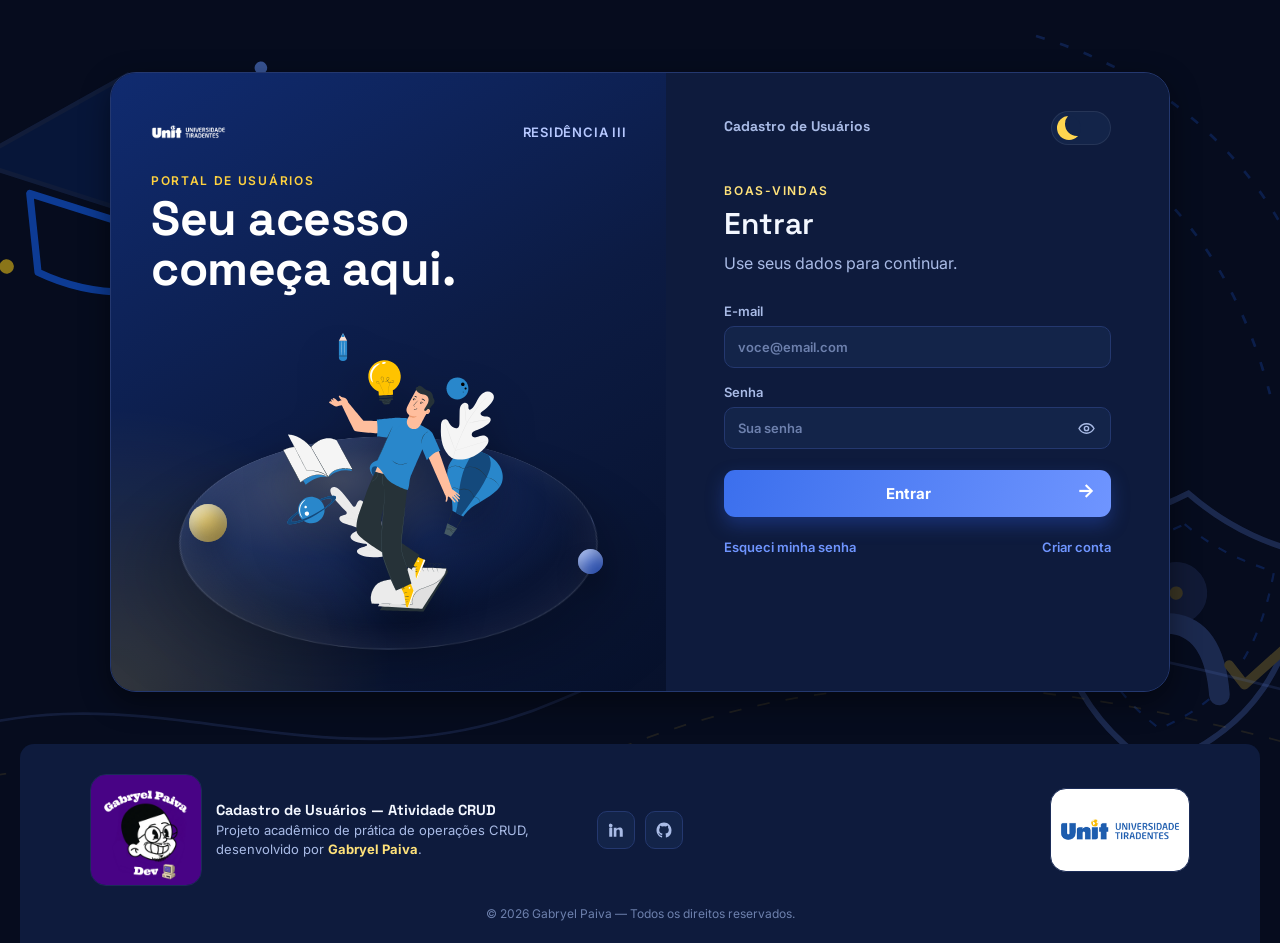
==== commit 51ad7fd7: "Atualização em bugs do front e atualização da tela de ADM" ====
--- a/src/main/resources/static/admin.html
+++ b/src/main/resources/static/admin.html
@@ -13,14 +13,14 @@
     <link rel="preconnect" href="https://fonts.gstatic.com" crossorigin>
     <link href="https://fonts.googleapis.com/css2?family=Space+Grotesk:wght@500;600;700&family=Inter:wght@400;500;600&display=swap" rel="stylesheet">
 
-    <link rel="stylesheet" href="css/style.css?v=20260814-18">
+    <link rel="stylesheet" href="css/style.css?v=20260816-2">
 </head>
 
 <body class="admin-body" data-theme="dark">
 
 <div class="pencil-loader-overlay" id="navigationLoader" aria-live="polite" aria-label="Voltando para o login"><p class="unit-scan-loader"><span>UNIT</span></p></div>
 
-<div class="page-backdrop" aria-hidden="true"><img src="assets/background-admin.svg?v=20260814-10" alt=""><img class="backdrop-boost" src="assets/background-admin.svg?v=20260814-10" alt=""><img class="backdrop-boost" src="assets/background-admin.svg?v=20260814-10" alt=""></div>
+<div class="page-backdrop" aria-hidden="true"><picture><source media="(max-width: 480px)" srcset="assets/background-admin-mobile.svg"><source media="(max-width: 900px)" srcset="assets/background-admin-tablet.svg"><img src="assets/background-admin.svg?v=20260816-1" alt=""></picture></div>
 
 <div class="container">
 
@@ -55,47 +55,7 @@
     <div class="card card-split">
 
         <div class="split-illustration">
-            <svg viewBox="0 0 400 360" xmlns="http://www.w3.org/2000/svg" role="img" aria-label="Ilustração de pessoas preenchendo um formulário em um tablet">
-
-                <circle cx="200" cy="170" r="155" fill="rgba(255,255,255,0.10)"/>
-
-                <!-- mesa -->
-                <rect x="70" y="300" width="8" height="30" rx="4" fill="#ffffff" opacity=".85"/>
-                <rect x="322" y="300" width="8" height="30" rx="4" fill="#ffffff" opacity=".85"/>
-                <rect x="60" y="288" width="280" height="16" rx="8" fill="#ffffff"/>
-
-                <!-- tablet -->
-                <rect x="150" y="118" width="100" height="150" rx="16" fill="#ffffff"/>
-                <rect x="159" y="128" width="82" height="112" rx="8" fill="#12245a"/>
-                <circle cx="200" cy="256" r="5" fill="#dbe4ff"/>
-
-                <!-- ui dentro do tablet -->
-                <rect x="170" y="140" width="60" height="8" rx="4" fill="#ffffff" opacity=".85"/>
-                <rect x="170" y="156" width="44" height="6" rx="3" fill="#ffffff" opacity=".5"/>
-                <rect x="170" y="168" width="50" height="6" rx="3" fill="#ffffff" opacity=".5"/>
-                <rect x="170" y="180" width="38" height="6" rx="3" fill="#ffffff" opacity=".5"/>
-                <rect x="170" y="216" width="60" height="16" rx="8" fill="#ffd23f"/>
-
-                <!-- pessoa esquerda -->
-                <path d="M95 300 C95 255 105 228 128 228 C151 228 161 255 161 300 Z" fill="#ffd23f"/>
-                <circle cx="128" cy="205" r="21" fill="#f4c9a0"/>
-                <path d="M107 202 C104 182 118 168 130 168 C144 168 154 182 150 200 C142 190 118 190 107 202 Z" fill="#12245a"/>
-                <path d="M147 235 C158 232 166 222 168 210" stroke="#f4c9a0" stroke-width="11" stroke-linecap="round" fill="none"/>
-
-                <!-- pessoa direita -->
-                <path d="M240 300 C240 250 251 220 276 220 C301 220 312 250 312 300 Z" fill="#6f95ff"/>
-                <circle cx="276" cy="196" r="21" fill="#f4c9a0"/>
-                <path d="M255 193 C252 173 266 159 278 159 C292 159 302 173 298 191 C290 181 266 181 255 193 Z" fill="#12245a"/>
-                <path d="M252 230 C240 224 232 212 230 198" stroke="#f4c9a0" stroke-width="11" stroke-linecap="round" fill="none"/>
-
-                <!-- elementos flutuantes -->
-                <circle cx="70" cy="130" r="7" fill="#ffd23f"/>
-                <circle cx="340" cy="110" r="5" fill="#ffffff" opacity=".7"/>
-                <circle cx="330" cy="200" r="9" fill="#ffd23f" opacity=".8"/>
-                <rect x="55" y="230" width="16" height="16" rx="4" fill="#ffffff" opacity=".55" transform="rotate(18 63 238)"/>
-                <circle cx="60" cy="70" r="4" fill="#ffffff" opacity=".6"/>
-
-            </svg>
+            <img class="admin-illustration" src="assets/Admin-Dashboard-Source.svg?v=20260816-2" alt="Dashboard administrativo animado com gráfico e profissional de TI">
         </div>
 
         <div class="split-divider" aria-hidden="true"></div>
--- a/src/main/resources/static/css/style.css
+++ b/src/main/resources/static/css/style.css
@@ -585,6 +585,20 @@
   max-width: 320px;
 }
 
+.split-illustration > svg { display: none; }
+.admin-illustration {
+  width: 100%;
+  height: auto;
+  max-width: 360px;
+  filter: drop-shadow(0 20px 24px rgba(5, 12, 35, .28));
+  animation: admin-dashboard-float 4.6s ease-in-out infinite;
+}
+
+@keyframes admin-dashboard-float {
+  0%, 100% { transform: translateY(0) rotate(-.35deg); }
+  50% { transform: translateY(-10px) rotate(.35deg); }
+}
+
 .split-divider {
   width: 4px;
   background: linear-gradient(180deg, var(--highlight), var(--accent-strong));
@@ -1124,6 +1138,11 @@
   .footer-texto {
     max-width: none;
   }
+  .footer-unit {
+    justify-self: center;
+    width: 100%;
+    justify-content: center;
+  }
 }
 
 /* =========================================================
@@ -1674,6 +1693,12 @@
   opacity: .82;
   transform: none;
 }
+.page-backdrop picture {
+  position: absolute;
+  inset: 0;
+  display: block;
+}
+.page-backdrop picture > img { position: absolute; inset: 0; }
 .page-backdrop .backdrop-boost { display: none; }
 .auth-body .page-backdrop img { object-position: center; opacity: .72; }
 .auth-body::before { display: none; }
@@ -1689,8 +1714,8 @@
   opacity: .82;
 }
 .auth-body[data-theme="dark"] .page-backdrop .graduation-backdrop {
-  opacity: .46;
-  filter: grayscale(1) brightness(0) invert(1);
+  opacity: .58;
+  filter: saturate(1.25) brightness(.92);
 }
 .auth-body[data-theme="light"] .page-backdrop .graduation-backdrop {
   opacity: .7;
@@ -1700,3 +1725,58 @@
 /* O rodape do login segue o mesmo bloco das demais telas. */
 .auth-footer { width: 100%; margin-top: auto; margin-right: 0; margin-left: 0; }
 @media (max-width: 640px) { .auth-footer { width: 100%; margin-right: 0; margin-left: 0; } }
+
+/* Artes responsivas: preservam a leitura do conteúdo em tablet e celular. */
+@media (max-width: 900px) {
+  .page-backdrop picture > img { object-position: center; opacity: .9; }
+  .auth-showcase .showcase-copy { margin-top: 30px; }
+  .login-art-stage {
+    position: relative;
+    right: auto;
+    bottom: auto;
+    width: 100%;
+    min-height: 185px;
+    margin: 4px auto -10px;
+    opacity: .88;
+  }
+  .login-art-stage::before { width: min(62%, 240px); transform: rotateX(63deg) translateY(54px); }
+  .login-illustration { width: min(72%, 250px); height: 190px; }
+  .art-orb-one { width: 27px; height: 27px; left: 18%; }
+  .art-orb-two { width: 18px; height: 18px; right: 17%; }
+}
+
+@media (max-width: 480px) {
+  .login-art-stage { min-height: 145px; margin-top: 8px; }
+  .login-illustration { width: min(68%, 190px); height: 145px; }
+  .login-art-stage::before { width: min(58%, 175px); transform: rotateX(63deg) translateY(42px); }
+  .auth-showcase { padding-bottom: 18px; }
+  .admin-illustration { max-width: 245px; }
+}
+
+@media (prefers-reduced-motion: reduce) {
+  .admin-illustration { animation: none; }
+}
+
+/* Regra final compartilhada pelos footers de login, ADM e usuário. */
+@media (max-width: 640px) {
+  body .site-footer .footer-inner {
+    grid-template-columns: minmax(0, 1fr);
+    justify-items: center;
+    text-align: center;
+  }
+  body .site-footer .footer-brand,
+  body .site-footer .footer-social,
+  body .site-footer .footer-unit {
+    justify-self: center;
+  }
+  body .site-footer .footer-unit {
+    display: flex;
+    width: 100%;
+    align-items: center;
+    justify-content: center;
+  }
+  body .site-footer .footer-logo-unit {
+    margin-right: auto;
+    margin-left: auto;
+  }
+}
